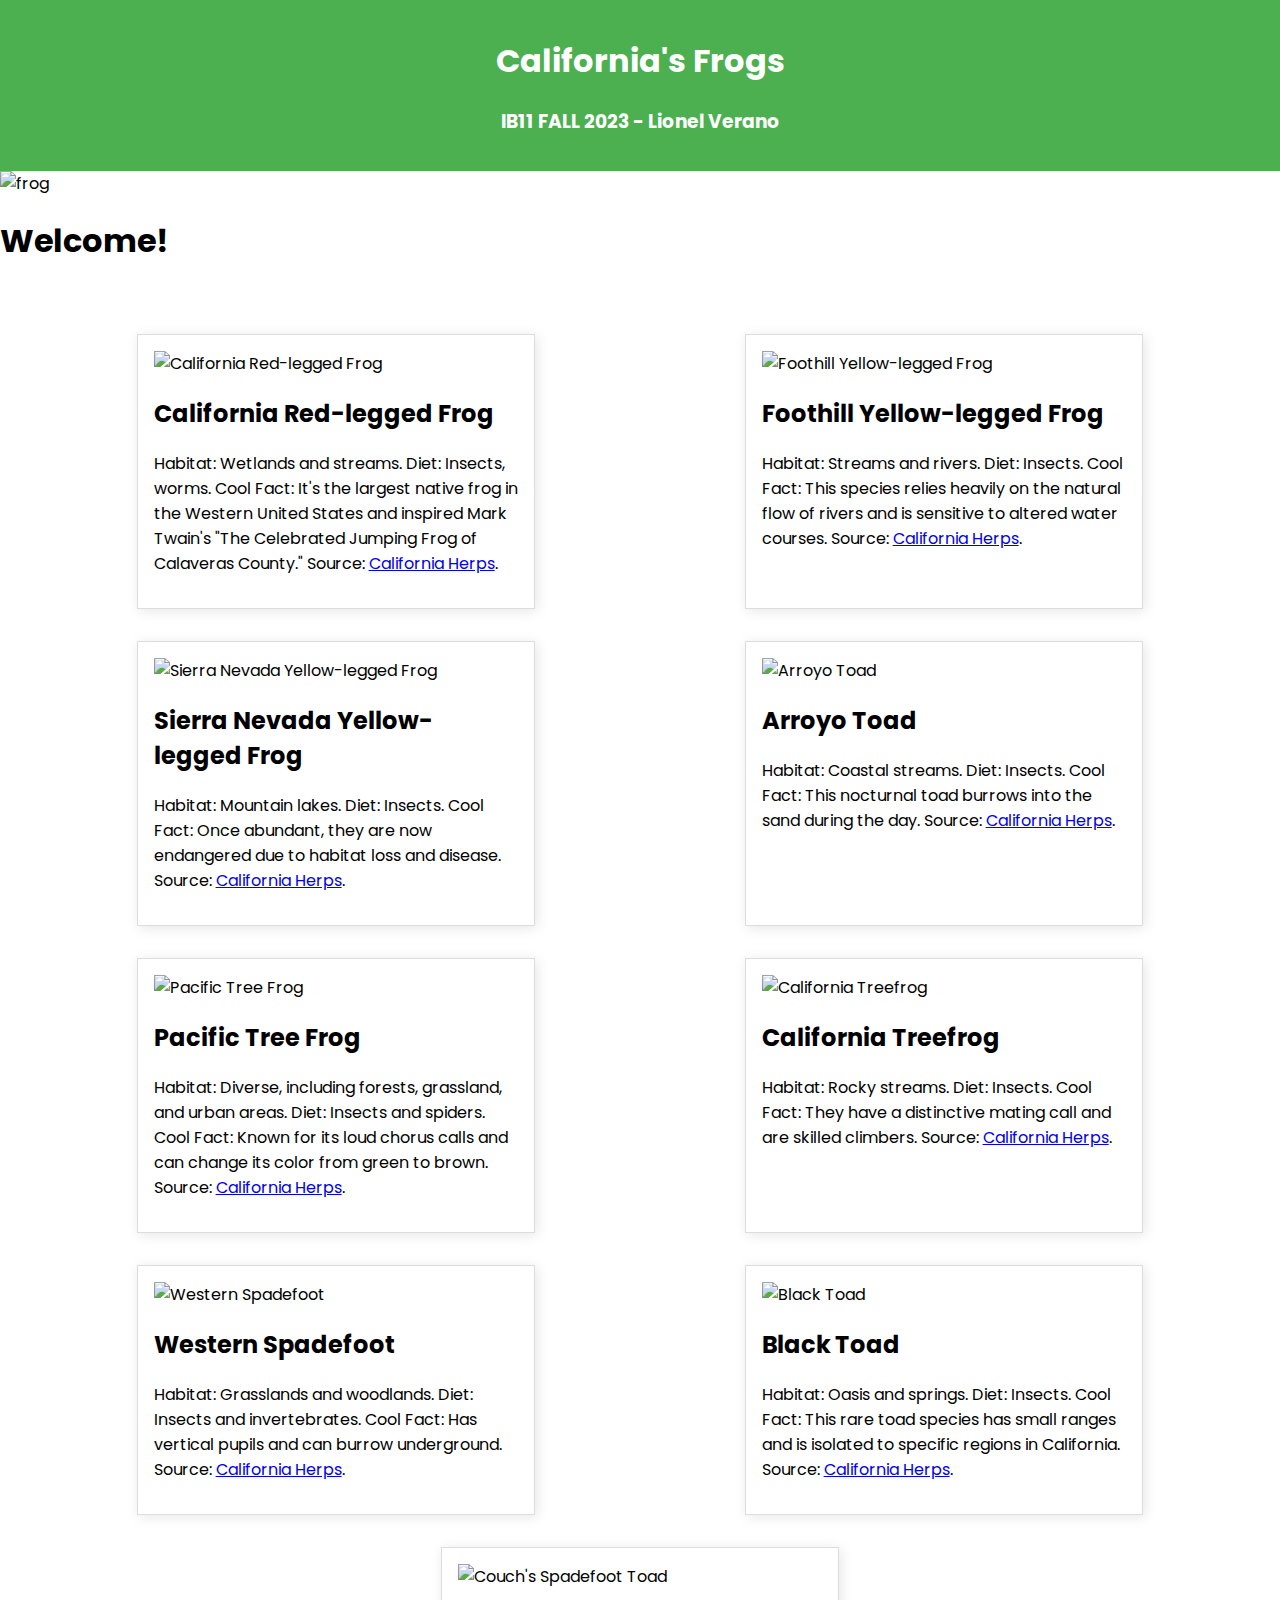
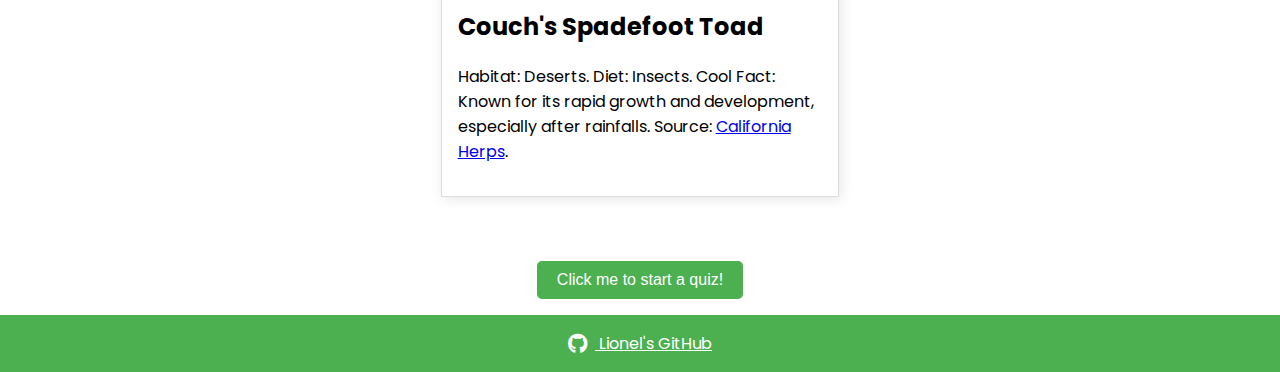
==== index.html @ 60a9cda9 "frogs!!!" ====
<!DOCTYPE html>
<html lang="en">
<head>
    <meta charset="UTF-8">
    <meta name="viewport" content="width=device-width, initial-scale=1.0">
    <title>California's State Symbols</title>
    <link rel="stylesheet" href="styles.css">
    <link href="https://fonts.googleapis.com/css2?family=Poppins:wght@300;400;500;600&display=swap" rel="stylesheet">
    <link rel="stylesheet" href="https://cdnjs.cloudflare.com/ajax/libs/font-awesome/6.0.0-beta3/css/all.min.css">
</head>
<body>
    <header>
        <h1>California's Frogs</h1>
        <h3 class="signature">IB11 FALL 2023 - Lionel Verano</h3>
    </header>

    <!--
        BIBLIOGRAPHY:
        - https://californiaherps.com/identification/frogsid/frogs.id.html
        - https://californiaherps.com/identification/frogsid/frogs.id3.html
        - https://gonefroggin.com/2016/09/26/frogs-toads-california/
        - https://www.snaketracks.com/frogs-in-california/
        - https://www.nps.gov/samo/learn/nature/californiatreefrog.htm
    -->
    <section id="welcome">
        <!-- Welcome blurb for the user -->
        <div class="message">
            <img src="" alt="frog">
            <h1> Welcome! </h1>
        </div>

    </section>
    <section id="symbols">
        <!-- California Frogs Section -->
        
        <!-- Califoria Red-legged Frog-->
        <div class="symbol">
            <img src="https://example.com/path-to-image-california-red-legged-frog.jpg" alt="California Red-legged Frog">
            <h2>California Red-legged Frog</h2>
            <p>Habitat: Wetlands and streams. Diet: Insects, worms. Cool Fact: It's the largest native frog in the Western United States and inspired Mark Twain's "The Celebrated Jumping Frog of Calaveras County." Source: <a href="https://californiaherps.com/frogs/pages/r.dr.html">California Herps</a>.</p>
        </div>
        <!-- Foothill Yellow-legged Frog -->
        <div class="symbol">
            <img src="https://example.com/path-to-image-foothill-yellow-legged-frog.jpg" alt="Foothill Yellow-legged Frog">
            <h2>Foothill Yellow-legged Frog</h2>
            <p>Habitat: Streams and rivers. Diet: Insects. Cool Fact: This species relies heavily on the natural flow of rivers and is sensitive to altered water courses. Source: <a href="https://californiaherps.com/frogs/pages/r.boylii.html">California Herps</a>.</p>
        </div>
        <!-- Sierra Nevada Yelllow-legged Frog -->
        <div class="symbol">
            <img src="https://example.com/path-to-image-sierra-nevada-yellow-legged-frog.jpg" alt="Sierra Nevada Yellow-legged Frog">
            <h2>Sierra Nevada Yellow-legged Frog</h2>
            <p>Habitat: Mountain lakes. Diet: Insects. Cool Fact: Once abundant, they are now endangered due to habitat loss and disease. Source: <a href="https://californiaherps.com/frogs/pages/r.sierrae.html">California Herps</a>.</p>
        </div>
        <!-- Arroyo Toad -->
        <div class="symbol">
            <img src="https://example.com/path-to-image-arroyo-toad.jpg" alt="Arroyo Toad">
            <h2>Arroyo Toad</h2>
            <p>Habitat: Coastal streams. Diet: Insects. Cool Fact: This nocturnal toad burrows into the sand during the day. Source: <a href="https://californiaherps.com/frogs/pages/a.californica.html">California Herps</a>.</p>
        </div>
        <!-- Pacific Tree Frog -->
        <div class="symbol">
            <img src="https://example.com/path-to-image-pacific-tree-frog.jpg" alt="Pacific Tree Frog">
            <h2>Pacific Tree Frog</h2>
            <p>Habitat: Diverse, including forests, grassland, and urban areas. Diet: Insects and spiders. Cool Fact: Known for its loud chorus calls and can change its color from green to brown. Source: <a href="https://californiaherps.com/frogs/pages/p.regilla.html">California Herps</a>.</p>
        </div>

        <!-- California Treefrog -->
        <div class="symbol">
            <img src="https://example.com/path-to-image-california-treefrog.jpg" alt="California Treefrog">
            <h2>California Treefrog</h2>
            <p>Habitat: Rocky streams. Diet: Insects. Cool Fact: They have a distinctive mating call and are skilled climbers. Source: <a href="https://californiaherps.com/frogs/pages/p.hypochondriaca.html">California Herps</a>.</p>
        </div>

        <!-- Western Spadefoot -->
        <div class="symbol">
            <img src="https://example.com/path-to-image-western-spadefoot.jpg" alt="Western Spadefoot">
            <h2>Western Spadefoot</h2>
            <p>Habitat: Grasslands and woodlands. Diet: Insects and invertebrates. Cool Fact: Has vertical pupils and can burrow underground. Source: <a href="https://californiaherps.com/frogs/pages/s.h.boreas.html">California Herps</a>.</p>
        </div>

        <!-- Black Toad -->
        <div class="symbol">
            <img src="https://example.com/path-to-image-black-toad.jpg" alt="Black Toad">
            <h2>Black Toad</h2>
            <p>Habitat: Oasis and springs. Diet: Insects. Cool Fact: This rare toad species has small ranges and is isolated to specific regions in California. Source: <a href="https://californiaherps.com/frogs/pages/a.exsul.html">California Herps</a>.</p>
        </div>

        <!-- Couch's Spadefoot Toad -->
        <div class="symbol">
            <img src="https://example.com/path-to-image-couchs-spadefoot-toad.jpg" alt="Couch's Spadefoot Toad">
            <h2>Couch's Spadefoot Toad</h2>
            <p>Habitat: Deserts. Diet: Insects. Cool Fact: Known for its rapid growth and development, especially after rainfalls. Source: <a href="https://californiaherps.com/frogs/pages/s.couchii.html">California Herps</a>.</p>
        </div>

    </section>

    <section id="start-quiz">
        <p></p>
        <button onclick="window.location.href='quiz.html'">Click me to start a quiz!</button>
        <p></p>
    </section>
    <footer>
        <a href="https://github.com/lionelvlv" target="_blank">
            <i class="fab fa-github"></i> Lionel's GitHub
        </a>
    </footer>
    
    
    <script src="script.js"></script>
</body>
</html>
---- styles.css ----
body {
    font-family: Arial, sans-serif;
    margin: 0;
    padding: 0;
    font-family: 'Poppins', sans-serif;
}

header {
    background-color: #4CAF50;
    color: white;
    text-align: center;
    padding: 1em 0;
}

#symbols {
    display: flex;
    justify-content: space-around;
    flex-wrap: wrap;
    padding: 2em;
}

.symbol {
    width: 30%;
    margin: 1em;
    border: 1px solid #ddd;
    padding: 1em;
    box-shadow: 2px 2px 12px rgba(0, 0, 0, 0.1);
    transition: all 0.3s;
}

.symbol img {
    max-width: 100%;
    height: auto;
}

label {
    display: block;
    margin: 0.5em;
}

button, .back-button {
    padding: 10px 20px;
    background-color: #4CAF50;  
    color: white;               
    border: none;
    border-radius: 5px;        
    text-decoration: none;     
    cursor: pointer;            
    transition: all 0.3s;      
    outline: none;             
}

.symbol:hover {
    transform: scale(1.01);
}

button:hover, .back-button:hover {
    background-color: #45a049;  
    transform: scale(1.05);     
}

#start-quiz {
    text-align: center;
}

footer {
    background-color: #4CAF50;
    color: white;
    text-align: center;
    padding: 1em 0;
}

footer a {
    color: #FFF;
    text-decoration: underline;
}

footer a:hover {
    color: #e0e0e0;
}

/* Button Styles */
button, .back-button, a.back-button {
    display: inline-block;
    padding: 10px 20px;
    background-color: #4CAF50;
    color: white;
    font-size: 16px; /* Adjust the font-size to keep button size consistent */
    border: none;
    border-radius: 5px;
    text-decoration: none;
    cursor: pointer;
    transition: all 0.3s;
    outline: none;
    text-align: center; /* Center the text for the anchor tag button */
}

header, footer {
    background-color: #4CAF50;
    color: white;
    text-align: center;
    padding: 1em 0;
}

footer i.fab.fa-github {
    font-size: 20px; 
    margin-right: 8px;
    vertical-align: middle;
}
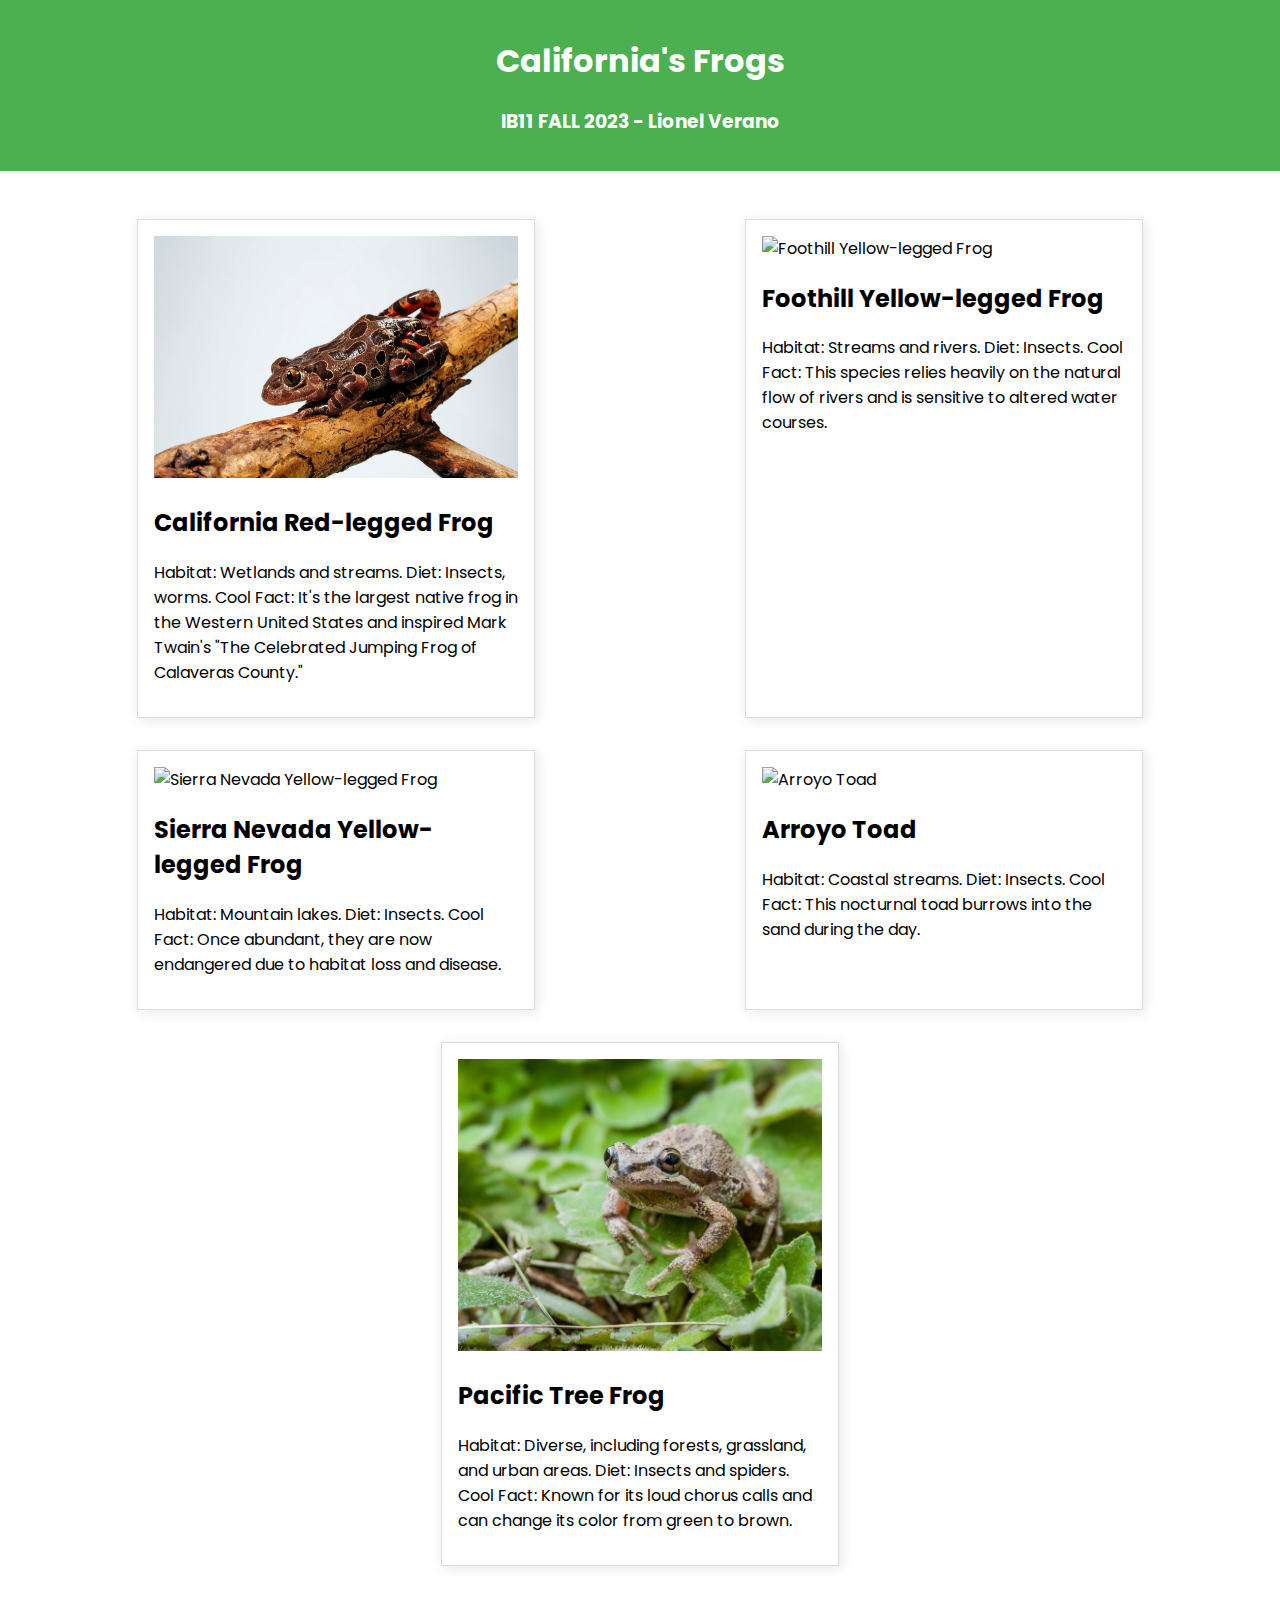
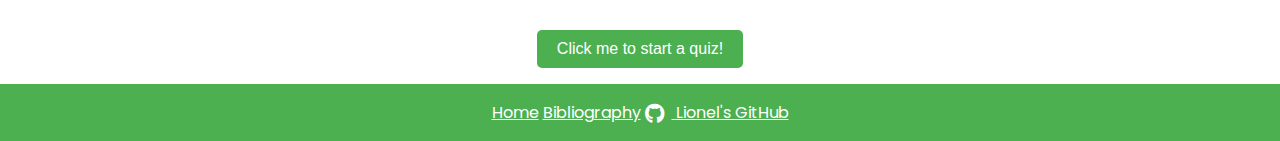
==== commit fd712f27: "updated site to have frogs" ====
--- a/index.html
+++ b/index.html
@@ -22,74 +22,48 @@
         - https://www.snaketracks.com/frogs-in-california/
         - https://www.nps.gov/samo/learn/nature/californiatreefrog.htm
     -->
-    <section id="welcome">
-        <!-- Welcome blurb for the user -->
+
+
+    <!-- Welcome blurb for the user -->
+    <!-- <section id="welcome">
         <div class="message">
             <img src="" alt="frog">
             <h1> Welcome! </h1>
         </div>
+    </section> -->
 
-    </section>
     <section id="symbols">
         <!-- California Frogs Section -->
         
         <!-- Califoria Red-legged Frog-->
         <div class="symbol">
-            <img src="https://example.com/path-to-image-california-red-legged-frog.jpg" alt="California Red-legged Frog">
+            <img src="redleggedfrog.jpeg" alt="California Red-legged Frog">
             <h2>California Red-legged Frog</h2>
-            <p>Habitat: Wetlands and streams. Diet: Insects, worms. Cool Fact: It's the largest native frog in the Western United States and inspired Mark Twain's "The Celebrated Jumping Frog of Calaveras County." Source: <a href="https://californiaherps.com/frogs/pages/r.dr.html">California Herps</a>.</p>
+            <p>Habitat: Wetlands and streams. Diet: Insects, worms. Cool Fact: It's the largest native frog in the Western United States and inspired Mark Twain's "The Celebrated Jumping Frog of Calaveras County."
         </div>
         <!-- Foothill Yellow-legged Frog -->
         <div class="symbol">
-            <img src="https://example.com/path-to-image-foothill-yellow-legged-frog.jpg" alt="Foothill Yellow-legged Frog">
+            <img src="foothillyellowleggedfrog.jpeg" alt="Foothill Yellow-legged Frog">
             <h2>Foothill Yellow-legged Frog</h2>
-            <p>Habitat: Streams and rivers. Diet: Insects. Cool Fact: This species relies heavily on the natural flow of rivers and is sensitive to altered water courses. Source: <a href="https://californiaherps.com/frogs/pages/r.boylii.html">California Herps</a>.</p>
+            <p>Habitat: Streams and rivers. Diet: Insects. Cool Fact: This species relies heavily on the natural flow of rivers and is sensitive to altered water courses.
         </div>
         <!-- Sierra Nevada Yelllow-legged Frog -->
         <div class="symbol">
-            <img src="https://example.com/path-to-image-sierra-nevada-yellow-legged-frog.jpg" alt="Sierra Nevada Yellow-legged Frog">
+            <img src="sierranevadayellowlegged.jpeg" alt="Sierra Nevada Yellow-legged Frog">
             <h2>Sierra Nevada Yellow-legged Frog</h2>
-            <p>Habitat: Mountain lakes. Diet: Insects. Cool Fact: Once abundant, they are now endangered due to habitat loss and disease. Source: <a href="https://californiaherps.com/frogs/pages/r.sierrae.html">California Herps</a>.</p>
+            <p>Habitat: Mountain lakes. Diet: Insects. Cool Fact: Once abundant, they are now endangered due to habitat loss and disease.
         </div>
         <!-- Arroyo Toad -->
         <div class="symbol">
-            <img src="https://example.com/path-to-image-arroyo-toad.jpg" alt="Arroyo Toad">
+            <img src="arroyotoad.jpeg" alt="Arroyo Toad">
             <h2>Arroyo Toad</h2>
-            <p>Habitat: Coastal streams. Diet: Insects. Cool Fact: This nocturnal toad burrows into the sand during the day. Source: <a href="https://californiaherps.com/frogs/pages/a.californica.html">California Herps</a>.</p>
+            <p>Habitat: Coastal streams. Diet: Insects. Cool Fact: This nocturnal toad burrows into the sand during the day.
         </div>
         <!-- Pacific Tree Frog -->
         <div class="symbol">
-            <img src="https://example.com/path-to-image-pacific-tree-frog.jpg" alt="Pacific Tree Frog">
+            <img src="pacifictreefrog.jpeg" alt="Pacific Tree Frog">
             <h2>Pacific Tree Frog</h2>
-            <p>Habitat: Diverse, including forests, grassland, and urban areas. Diet: Insects and spiders. Cool Fact: Known for its loud chorus calls and can change its color from green to brown. Source: <a href="https://californiaherps.com/frogs/pages/p.regilla.html">California Herps</a>.</p>
-        </div>
-
-        <!-- California Treefrog -->
-        <div class="symbol">
-            <img src="https://example.com/path-to-image-california-treefrog.jpg" alt="California Treefrog">
-            <h2>California Treefrog</h2>
-            <p>Habitat: Rocky streams. Diet: Insects. Cool Fact: They have a distinctive mating call and are skilled climbers. Source: <a href="https://californiaherps.com/frogs/pages/p.hypochondriaca.html">California Herps</a>.</p>
-        </div>
-
-        <!-- Western Spadefoot -->
-        <div class="symbol">
-            <img src="https://example.com/path-to-image-western-spadefoot.jpg" alt="Western Spadefoot">
-            <h2>Western Spadefoot</h2>
-            <p>Habitat: Grasslands and woodlands. Diet: Insects and invertebrates. Cool Fact: Has vertical pupils and can burrow underground. Source: <a href="https://californiaherps.com/frogs/pages/s.h.boreas.html">California Herps</a>.</p>
-        </div>
-
-        <!-- Black Toad -->
-        <div class="symbol">
-            <img src="https://example.com/path-to-image-black-toad.jpg" alt="Black Toad">
-            <h2>Black Toad</h2>
-            <p>Habitat: Oasis and springs. Diet: Insects. Cool Fact: This rare toad species has small ranges and is isolated to specific regions in California. Source: <a href="https://californiaherps.com/frogs/pages/a.exsul.html">California Herps</a>.</p>
-        </div>
-
-        <!-- Couch's Spadefoot Toad -->
-        <div class="symbol">
-            <img src="https://example.com/path-to-image-couchs-spadefoot-toad.jpg" alt="Couch's Spadefoot Toad">
-            <h2>Couch's Spadefoot Toad</h2>
-            <p>Habitat: Deserts. Diet: Insects. Cool Fact: Known for its rapid growth and development, especially after rainfalls. Source: <a href="https://californiaherps.com/frogs/pages/s.couchii.html">California Herps</a>.</p>
+            <p>Habitat: Diverse, including forests, grassland, and urban areas. Diet: Insects and spiders. Cool Fact: Known for its loud chorus calls and can change its color from green to brown.
         </div>
 
     </section>
@@ -100,12 +74,15 @@
         <p></p>
     </section>
     <footer>
+        <a href="index.html">Home</a>
+        <a href="bibliography.html">Bibliography</a>
         <a href="https://github.com/lionelvlv" target="_blank">
             <i class="fab fa-github"></i> Lionel's GitHub
         </a>
     </footer>
     
     
+    
     <script src="script.js"></script>
 </body>
 </html>
--- a/styles.css
+++ b/styles.css
@@ -6,6 +6,13 @@
 }
 
 header {
+    background-color: #4CAF50;
+    color: white;
+    text-align: center;
+    padding: 1em 0;
+}
+
+#welcome {
     background-color: #4CAF50;
     color: white;
     text-align: center;
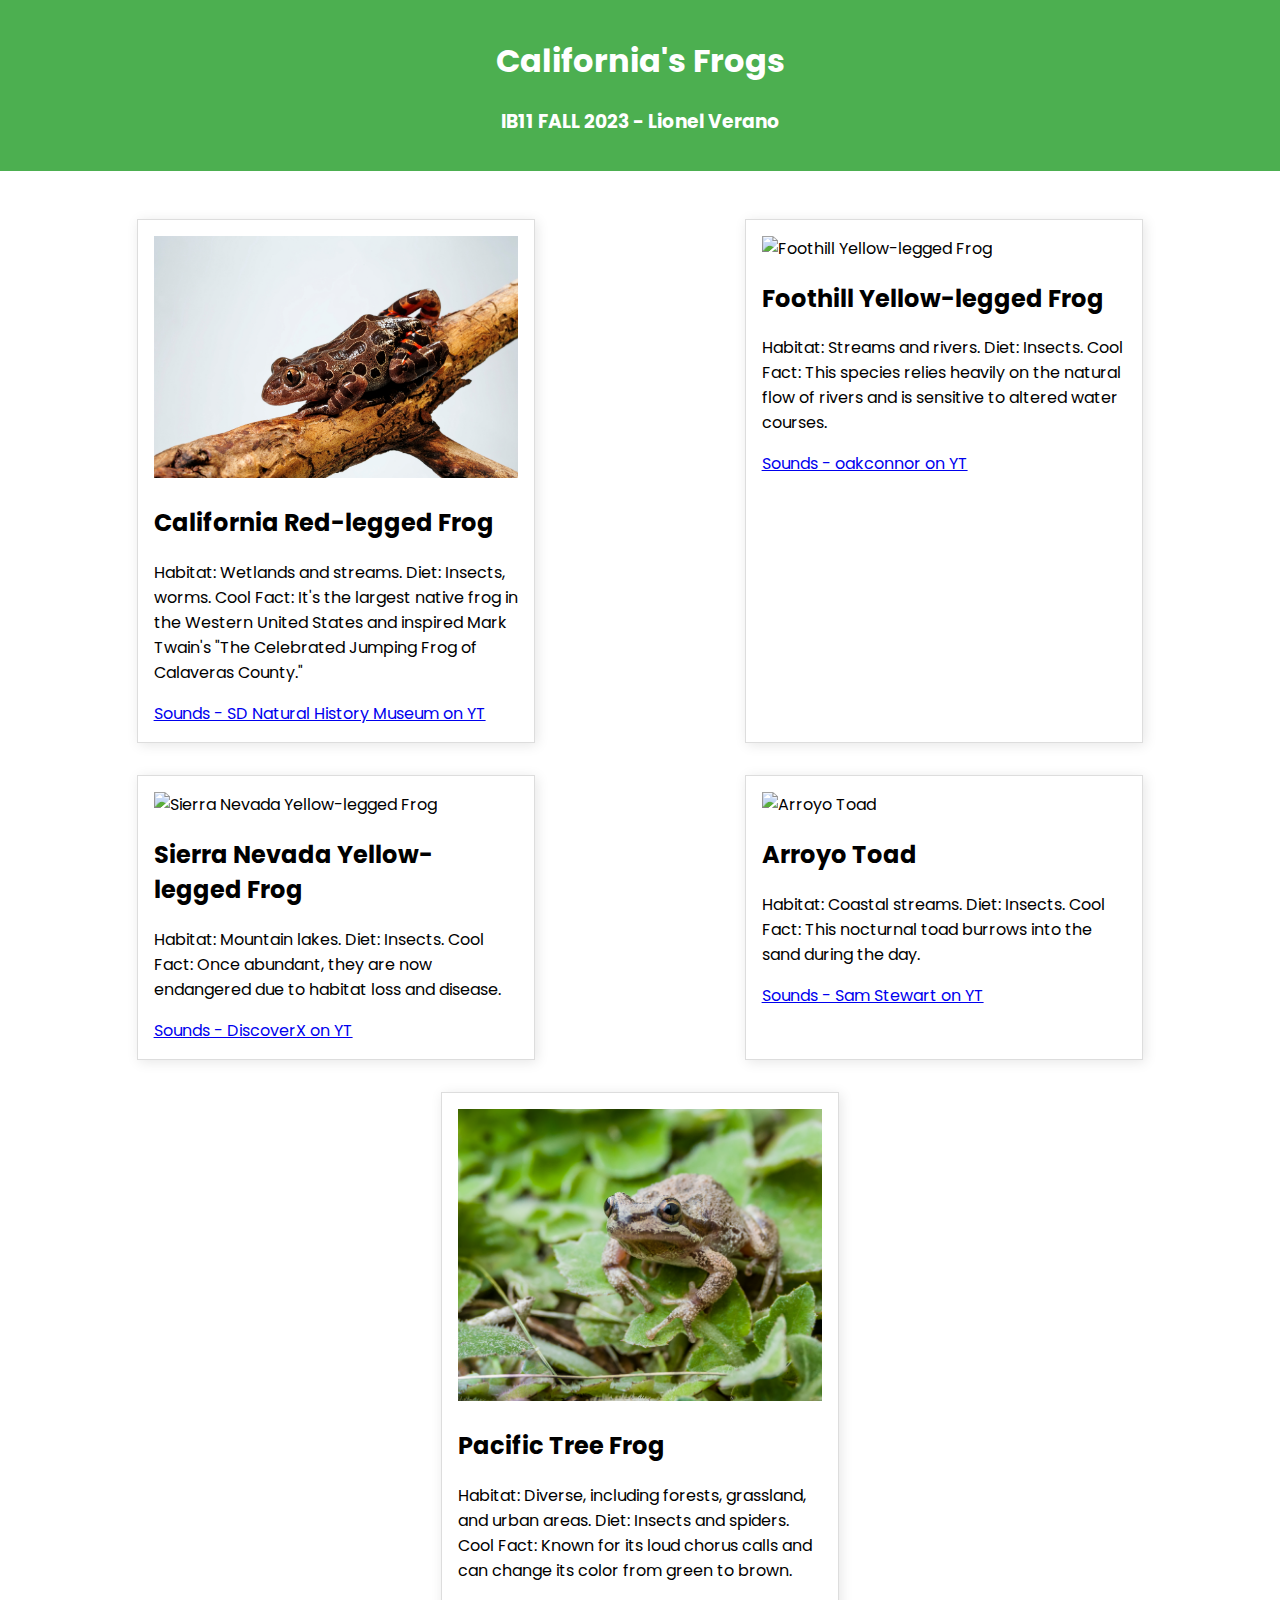
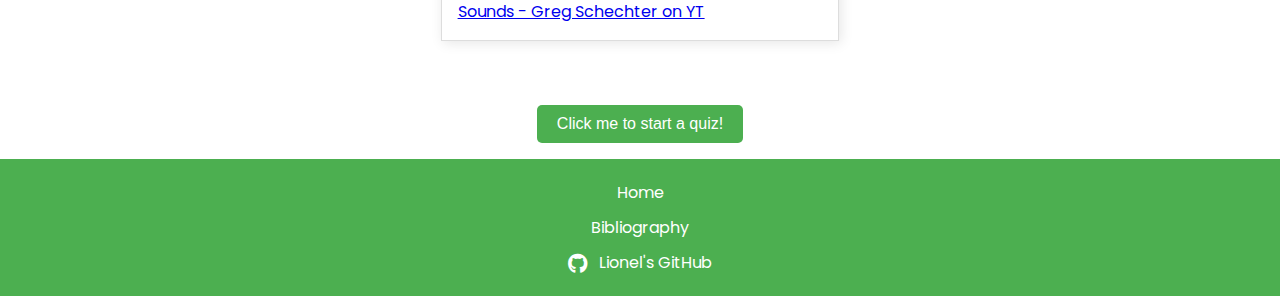
==== commit 133debb0: "updated quiz" ====
--- a/index.html
+++ b/index.html
@@ -14,24 +14,6 @@
         <h3 class="signature">IB11 FALL 2023 - Lionel Verano</h3>
     </header>
 
-    <!--
-        BIBLIOGRAPHY:
-        - https://californiaherps.com/identification/frogsid/frogs.id.html
-        - https://californiaherps.com/identification/frogsid/frogs.id3.html
-        - https://gonefroggin.com/2016/09/26/frogs-toads-california/
-        - https://www.snaketracks.com/frogs-in-california/
-        - https://www.nps.gov/samo/learn/nature/californiatreefrog.htm
-    -->
-
-
-    <!-- Welcome blurb for the user -->
-    <!-- <section id="welcome">
-        <div class="message">
-            <img src="" alt="frog">
-            <h1> Welcome! </h1>
-        </div>
-    </section> -->
-
     <section id="symbols">
         <!-- California Frogs Section -->
         
@@ -40,30 +22,44 @@
             <img src="redleggedfrog.jpeg" alt="California Red-legged Frog">
             <h2>California Red-legged Frog</h2>
             <p>Habitat: Wetlands and streams. Diet: Insects, worms. Cool Fact: It's the largest native frog in the Western United States and inspired Mark Twain's "The Celebrated Jumping Frog of Calaveras County."
+            </p>
+            <a href="https://youtu.be/5dg-WECCspM?si=pAPqr9pbhVqLfrp0"> Sounds - 
+                SD Natural History Museum on YT</a>
         </div>
         <!-- Foothill Yellow-legged Frog -->
         <div class="symbol">
             <img src="foothillyellowleggedfrog.jpeg" alt="Foothill Yellow-legged Frog">
             <h2>Foothill Yellow-legged Frog</h2>
             <p>Habitat: Streams and rivers. Diet: Insects. Cool Fact: This species relies heavily on the natural flow of rivers and is sensitive to altered water courses.
+            </p>
+            <a href="https://www.youtube.com/results?search_query=Foothill+Yellow-legged+Frog+noises"> Sounds - 
+                oakconnor on YT</a>
         </div>
         <!-- Sierra Nevada Yelllow-legged Frog -->
         <div class="symbol">
             <img src="sierranevadayellowlegged.jpeg" alt="Sierra Nevada Yellow-legged Frog">
             <h2>Sierra Nevada Yellow-legged Frog</h2>
-            <p>Habitat: Mountain lakes. Diet: Insects. Cool Fact: Once abundant, they are now endangered due to habitat loss and disease.
+            <p>Habitat: Mountain lakes. Diet: Insects. Cool Fact: Once abundant, they are now endangered due to habitat loss and disease. </p>
+            <a href="https://www.youtube.com/watch?v=Yuw7PHcpuzE"> Sounds - 
+                DiscoverX on YT</a>
         </div>
         <!-- Arroyo Toad -->
         <div class="symbol">
             <img src="arroyotoad.jpeg" alt="Arroyo Toad">
             <h2>Arroyo Toad</h2>
-            <p>Habitat: Coastal streams. Diet: Insects. Cool Fact: This nocturnal toad burrows into the sand during the day.
+            <p>Habitat: Coastal streams. Diet: Insects. Cool Fact: This nocturnal toad burrows into the sand during the day. 
+            </p>
+            <a href="https://www.youtube.com/watch?v=tmtRDy2k0Mw"> Sounds - 
+                Sam Stewart on YT</a>
         </div>
         <!-- Pacific Tree Frog -->
         <div class="symbol">
             <img src="pacifictreefrog.jpeg" alt="Pacific Tree Frog">
             <h2>Pacific Tree Frog</h2>
             <p>Habitat: Diverse, including forests, grassland, and urban areas. Diet: Insects and spiders. Cool Fact: Known for its loud chorus calls and can change its color from green to brown.
+            </p>
+            <a href="https://www.youtube.com/watch?v=PKCyg5zE82A"> Sounds - 
+                Greg Schechter on YT</a>
         </div>
 
     </section>
--- a/styles.css
+++ b/styles.css
@@ -12,12 +12,12 @@
     padding: 1em 0;
 }
 
-#welcome {
-    background-color: #4CAF50;
+/* #welcome {
+    background-color: #0e3b10;
     color: white;
     text-align: center;
     padding: 1em 0;
-}
+} */
 
 #symbols {
     display: flex;
@@ -115,3 +115,19 @@
     vertical-align: middle;
 }
 
+footer a {
+    display: block; /* Make each link a block element */
+    text-align: center; /* Center-align the text */
+    padding: 5px; /* Add some padding for better spacing */
+    text-decoration: none; /* Optional: to remove underline from links */
+    color: white; /* Set the text color */
+}
+
+footer a:hover {
+    text-decoration: underline; /* Optional: underline on hover */
+}
+
+#BIBLIOGRAPHY h2 {
+    text-align: center;
+}
+
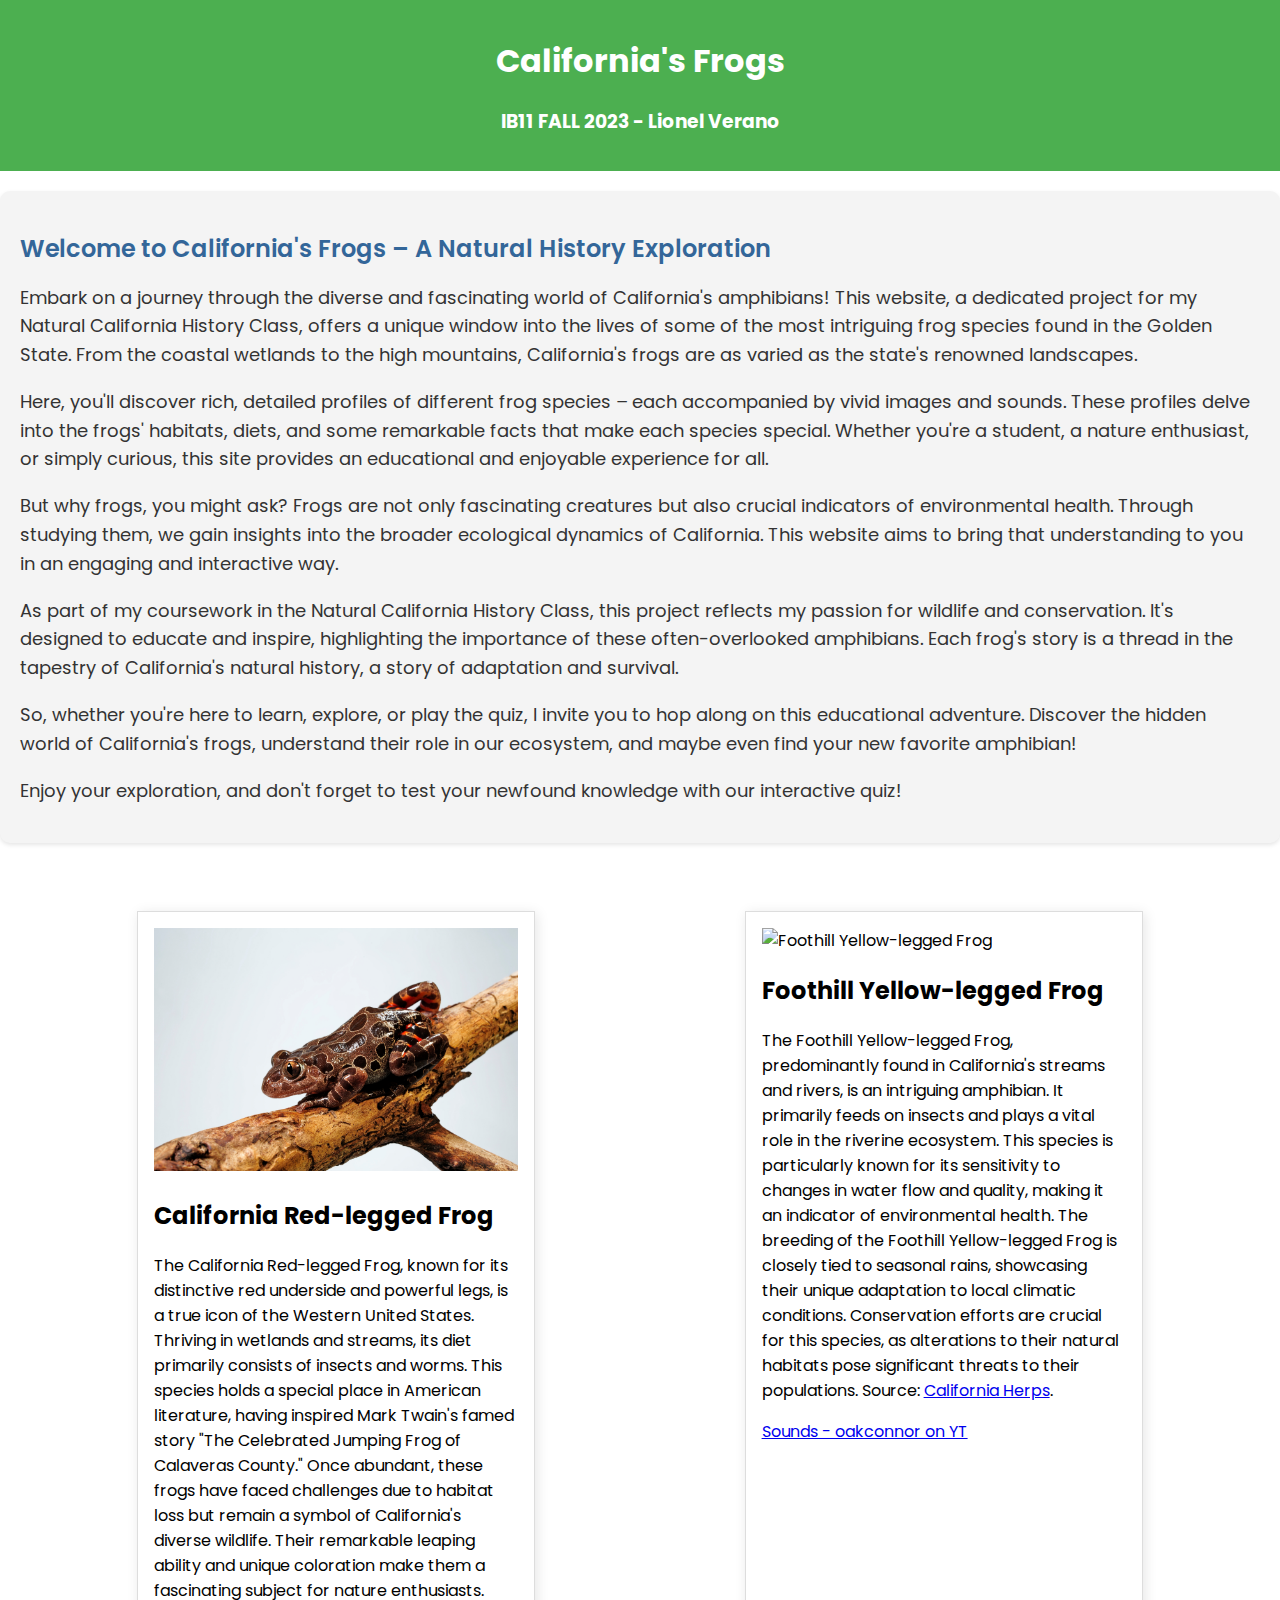
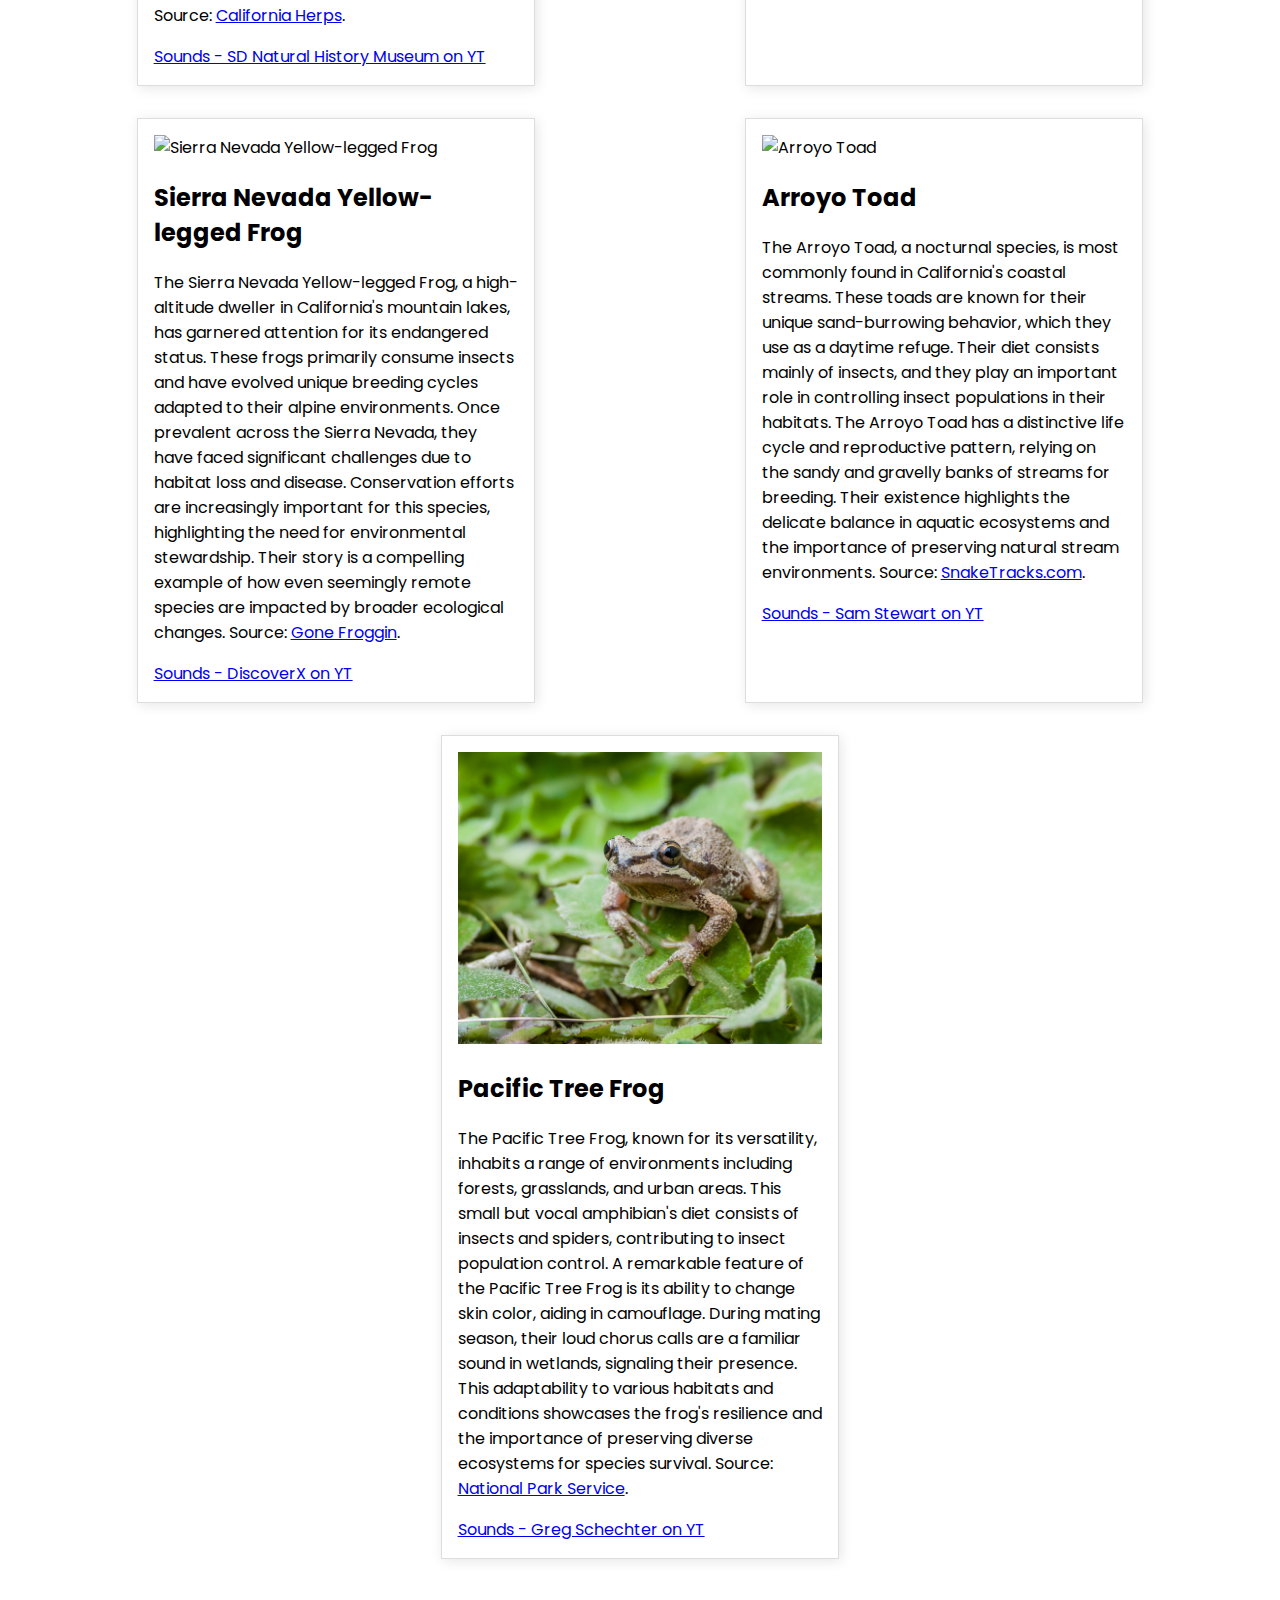
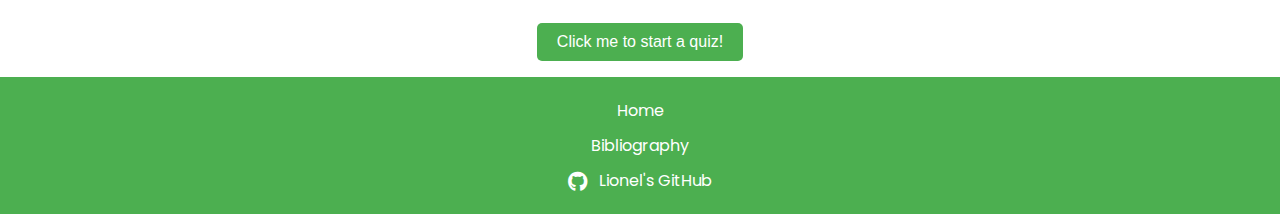
==== commit fd549e36: "created introduction section, and populated homepage with more information" ====
--- a/index.html
+++ b/index.html
@@ -13,7 +13,28 @@
         <h1>California's Frogs</h1>
         <h3 class="signature">IB11 FALL 2023 - Lionel Verano</h3>
     </header>
-
+    <section id="introduction">
+        <h2>Welcome to California's Frogs – A Natural History Exploration</h2>
+        <p>
+            Embark on a journey through the diverse and fascinating world of California's amphibians! This website, a dedicated project for my Natural California History Class, offers a unique window into the lives of some of the most intriguing frog species found in the Golden State. From the coastal wetlands to the high mountains, California's frogs are as varied as the state's renowned landscapes.
+        </p>
+        <p>
+            Here, you'll discover rich, detailed profiles of different frog species – each accompanied by vivid images and sounds. These profiles delve into the frogs' habitats, diets, and some remarkable facts that make each species special. Whether you're a student, a nature enthusiast, or simply curious, this site provides an educational and enjoyable experience for all.
+        </p>
+        <p>
+            But why frogs, you might ask? Frogs are not only fascinating creatures but also crucial indicators of environmental health. Through studying them, we gain insights into the broader ecological dynamics of California. This website aims to bring that understanding to you in an engaging and interactive way. 
+        </p>
+        <p>
+            As part of my coursework in the Natural California History Class, this project reflects my passion for wildlife and conservation. It's designed to educate and inspire, highlighting the importance of these often-overlooked amphibians. Each frog's story is a thread in the tapestry of California's natural history, a story of adaptation and survival.
+        </p>
+        <p>
+            So, whether you're here to learn, explore, or play the quiz, I invite you to hop along on this educational adventure. Discover the hidden world of California's frogs, understand their role in our ecosystem, and maybe even find your new favorite amphibian!
+        </p>
+        <p>
+            Enjoy your exploration, and don't forget to test your newfound knowledge with our interactive quiz!
+        </p>
+    </section>
+    
     <section id="symbols">
         <!-- California Frogs Section -->
         
@@ -21,8 +42,7 @@
         <div class="symbol">
             <img src="redleggedfrog.jpeg" alt="California Red-legged Frog">
             <h2>California Red-legged Frog</h2>
-            <p>Habitat: Wetlands and streams. Diet: Insects, worms. Cool Fact: It's the largest native frog in the Western United States and inspired Mark Twain's "The Celebrated Jumping Frog of Calaveras County."
-            </p>
+            <p>The California Red-legged Frog, known for its distinctive red underside and powerful legs, is a true icon of the Western United States. Thriving in wetlands and streams, its diet primarily consists of insects and worms. This species holds a special place in American literature, having inspired Mark Twain's famed story "The Celebrated Jumping Frog of Calaveras County." Once abundant, these frogs have faced challenges due to habitat loss but remain a symbol of California's diverse wildlife. Their remarkable leaping ability and unique coloration make them a fascinating subject for nature enthusiasts. Source: <a href="https://californiaherps.com/identification/frogsid/frogs.id.html">California Herps</a>.</p>            
             <a href="https://youtu.be/5dg-WECCspM?si=pAPqr9pbhVqLfrp0"> Sounds - 
                 SD Natural History Museum on YT</a>
         </div>
@@ -30,8 +50,7 @@
         <div class="symbol">
             <img src="foothillyellowleggedfrog.jpeg" alt="Foothill Yellow-legged Frog">
             <h2>Foothill Yellow-legged Frog</h2>
-            <p>Habitat: Streams and rivers. Diet: Insects. Cool Fact: This species relies heavily on the natural flow of rivers and is sensitive to altered water courses.
-            </p>
+            <p>The Foothill Yellow-legged Frog, predominantly found in California's streams and rivers, is an intriguing amphibian. It primarily feeds on insects and plays a vital role in the riverine ecosystem. This species is particularly known for its sensitivity to changes in water flow and quality, making it an indicator of environmental health. The breeding of the Foothill Yellow-legged Frog is closely tied to seasonal rains, showcasing their unique adaptation to local climatic conditions. Conservation efforts are crucial for this species, as alterations to their natural habitats pose significant threats to their populations. Source: <a href="https://californiaherps.com/identification/frogsid/frogs.id3.html">California Herps</a>.</p>
             <a href="https://www.youtube.com/results?search_query=Foothill+Yellow-legged+Frog+noises"> Sounds - 
                 oakconnor on YT</a>
         </div>
@@ -39,16 +58,14 @@
         <div class="symbol">
             <img src="sierranevadayellowlegged.jpeg" alt="Sierra Nevada Yellow-legged Frog">
             <h2>Sierra Nevada Yellow-legged Frog</h2>
-            <p>Habitat: Mountain lakes. Diet: Insects. Cool Fact: Once abundant, they are now endangered due to habitat loss and disease. </p>
-            <a href="https://www.youtube.com/watch?v=Yuw7PHcpuzE"> Sounds - 
+            <p>The Sierra Nevada Yellow-legged Frog, a high-altitude dweller in California's mountain lakes, has garnered attention for its endangered status. These frogs primarily consume insects and have evolved unique breeding cycles adapted to their alpine environments. Once prevalent across the Sierra Nevada, they have faced significant challenges due to habitat loss and disease. Conservation efforts are increasingly important for this species, highlighting the need for environmental stewardship. Their story is a compelling example of how even seemingly remote species are impacted by broader ecological changes. Source: <a href="https://gonefroggin.com/2016/09/26/frogs-toads-california">Gone Froggin</a>.</p>            <a href="https://www.youtube.com/watch?v=Yuw7PHcpuzE"> Sounds - 
                 DiscoverX on YT</a>
         </div>
         <!-- Arroyo Toad -->
         <div class="symbol">
             <img src="arroyotoad.jpeg" alt="Arroyo Toad">
             <h2>Arroyo Toad</h2>
-            <p>Habitat: Coastal streams. Diet: Insects. Cool Fact: This nocturnal toad burrows into the sand during the day. 
-            </p>
+            <p>The Arroyo Toad, a nocturnal species, is most commonly found in California's coastal streams. These toads are known for their unique sand-burrowing behavior, which they use as a daytime refuge. Their diet consists mainly of insects, and they play an important role in controlling insect populations in their habitats. The Arroyo Toad has a distinctive life cycle and reproductive pattern, relying on the sandy and gravelly banks of streams for breeding. Their existence highlights the delicate balance in aquatic ecosystems and the importance of preserving natural stream environments. Source: <a href="https://snaketracks.com/frogs-in-california">SnakeTracks.com</a>.</p>
             <a href="https://www.youtube.com/watch?v=tmtRDy2k0Mw"> Sounds - 
                 Sam Stewart on YT</a>
         </div>
@@ -56,8 +73,7 @@
         <div class="symbol">
             <img src="pacifictreefrog.jpeg" alt="Pacific Tree Frog">
             <h2>Pacific Tree Frog</h2>
-            <p>Habitat: Diverse, including forests, grassland, and urban areas. Diet: Insects and spiders. Cool Fact: Known for its loud chorus calls and can change its color from green to brown.
-            </p>
+            <p>The Pacific Tree Frog, known for its versatility, inhabits a range of environments including forests, grasslands, and urban areas. This small but vocal amphibian's diet consists of insects and spiders, contributing to insect population control. A remarkable feature of the Pacific Tree Frog is its ability to change skin color, aiding in camouflage. During mating season, their loud chorus calls are a familiar sound in wetlands, signaling their presence. This adaptability to various habitats and conditions showcases the frog's resilience and the importance of preserving diverse ecosystems for species survival. Source: <a href="https://www.nps.gov/samo/learn/nature/californiatreefrog.htm">National Park Service</a>.</p>
             <a href="https://www.youtube.com/watch?v=PKCyg5zE82A"> Sounds - 
                 Greg Schechter on YT</a>
         </div>
--- a/styles.css
+++ b/styles.css
@@ -131,3 +131,24 @@
     text-align: center;
 }
 
+#introduction {
+    background-color: #f4f4f4; /* Light gray background */
+    padding: 20px;
+    margin: 20px 0;
+    border-radius: 10px;
+    box-shadow: 0 2px 4px rgba(0, 0, 0, 0.1);
+}
+
+#introduction h2 {
+    color: #336699; /* Dark blue */
+    font-weight: 600;
+    margin-bottom: 15px;
+}
+
+#introduction p {
+    font-size: 18px;
+    line-height: 1.6;
+    color: #333333; /* Dark text for readability */
+}
+
+
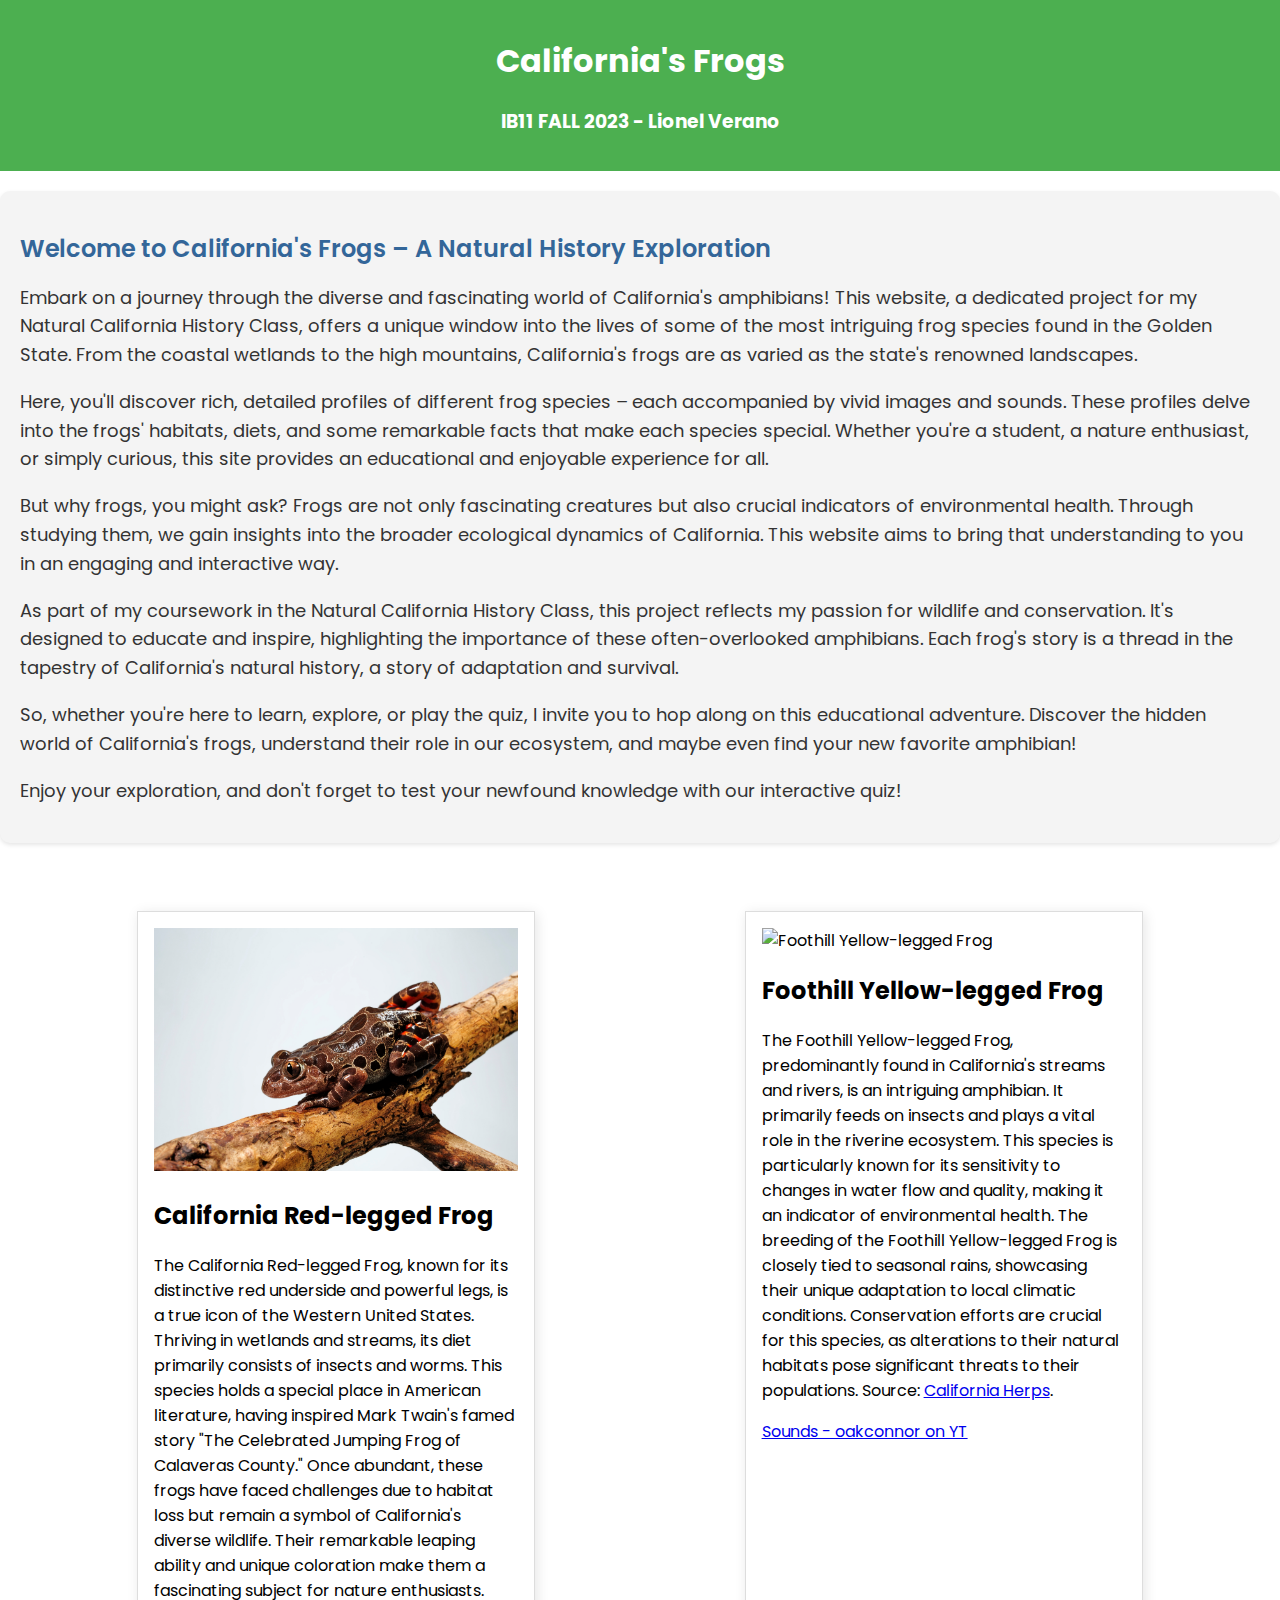
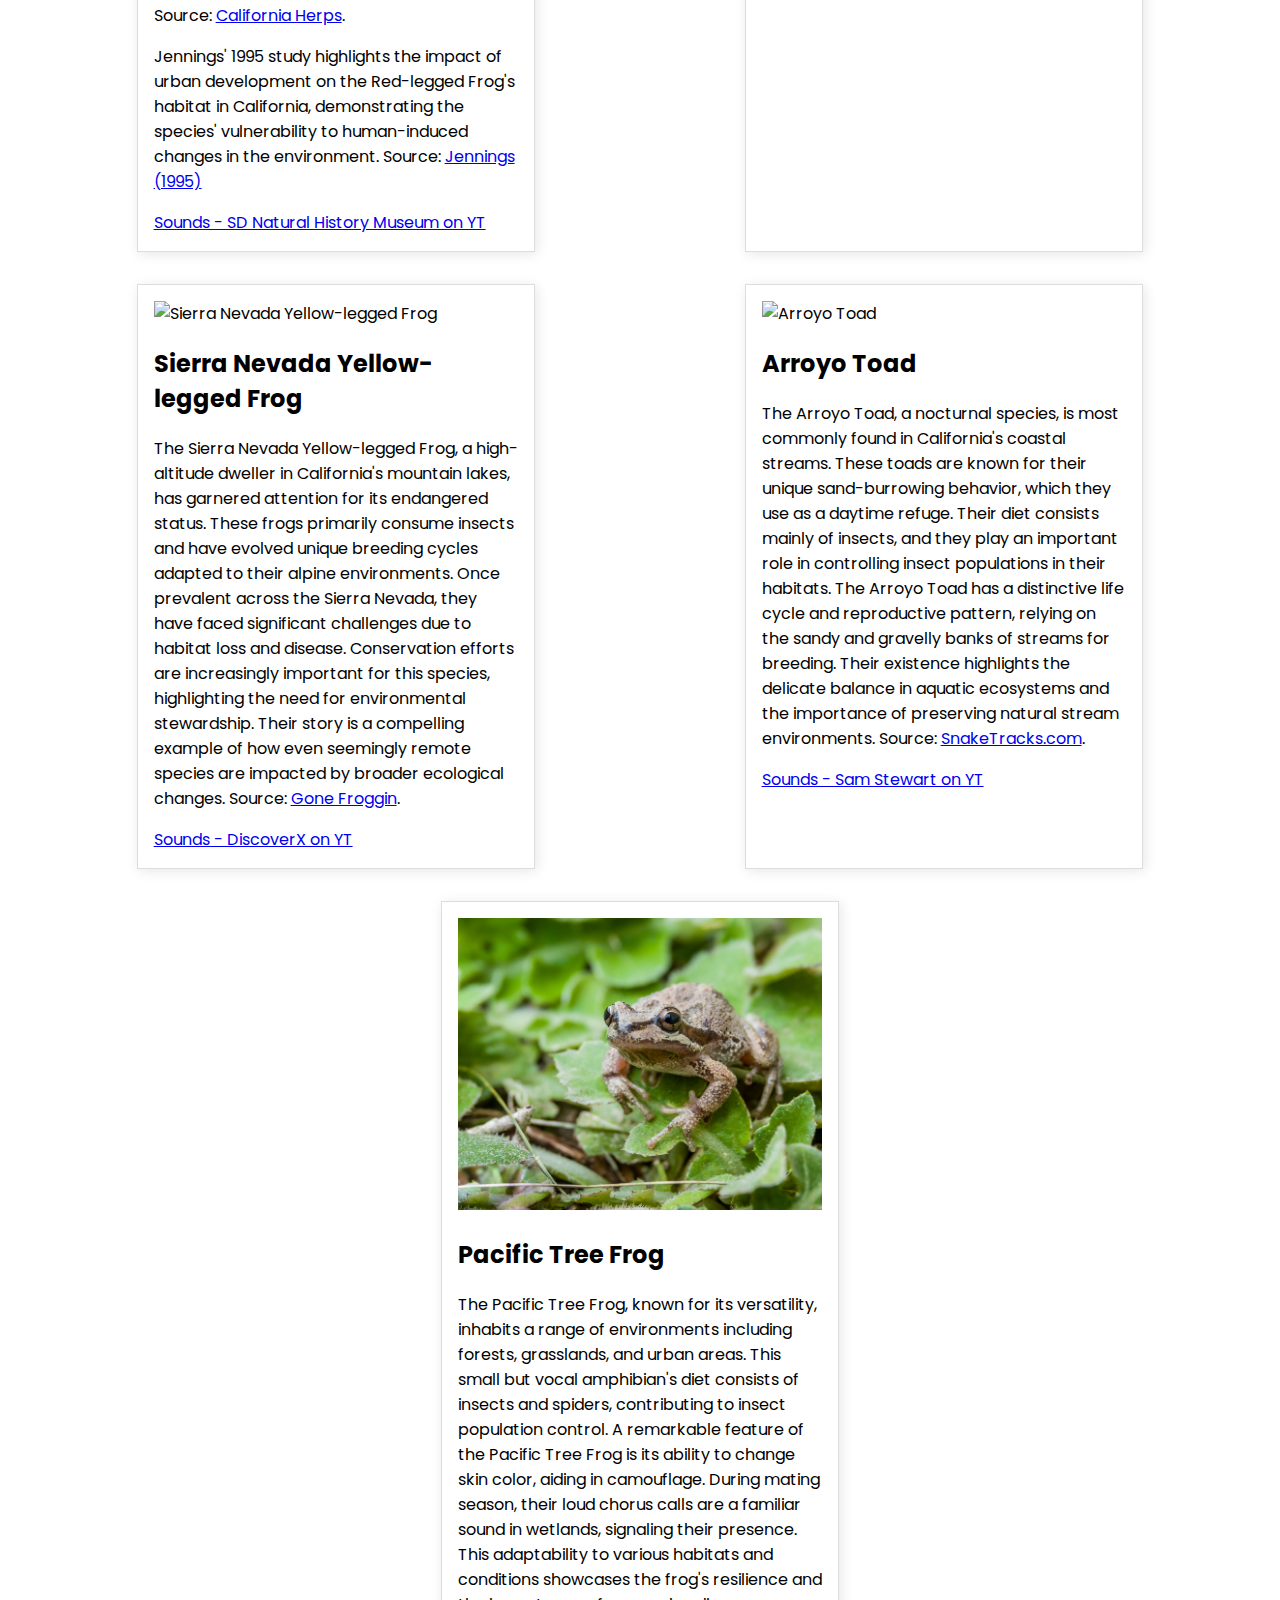
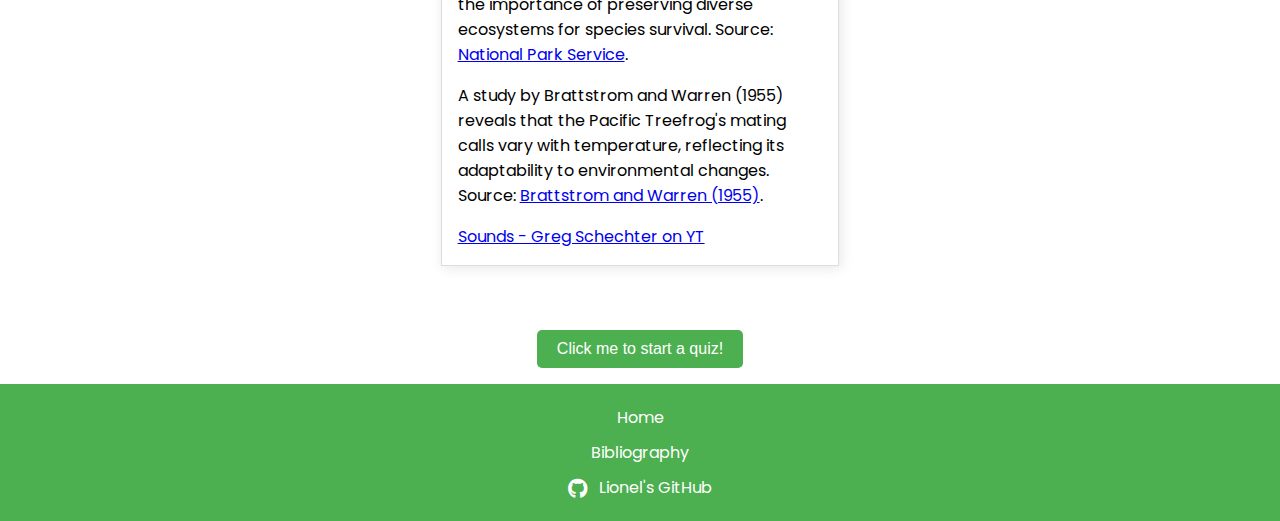
==== commit 4f97c30d: "updated bilioggrapht and index page" ====
--- a/index.html
+++ b/index.html
@@ -34,7 +34,7 @@
             Enjoy your exploration, and don't forget to test your newfound knowledge with our interactive quiz!
         </p>
     </section>
-    
+
     <section id="symbols">
         <!-- California Frogs Section -->
         
@@ -42,7 +42,9 @@
         <div class="symbol">
             <img src="redleggedfrog.jpeg" alt="California Red-legged Frog">
             <h2>California Red-legged Frog</h2>
-            <p>The California Red-legged Frog, known for its distinctive red underside and powerful legs, is a true icon of the Western United States. Thriving in wetlands and streams, its diet primarily consists of insects and worms. This species holds a special place in American literature, having inspired Mark Twain's famed story "The Celebrated Jumping Frog of Calaveras County." Once abundant, these frogs have faced challenges due to habitat loss but remain a symbol of California's diverse wildlife. Their remarkable leaping ability and unique coloration make them a fascinating subject for nature enthusiasts. Source: <a href="https://californiaherps.com/identification/frogsid/frogs.id.html">California Herps</a>.</p>            
+            <p>The California Red-legged Frog, known for its distinctive red underside and powerful legs, is a true icon of the Western United States. Thriving in wetlands and streams, its diet primarily consists of insects and worms. This species holds a special place in American literature, having inspired Mark Twain's famed story "The Celebrated Jumping Frog of Calaveras County." Once abundant, these frogs have faced challenges due to habitat loss but remain a symbol of California's diverse wildlife. Their remarkable leaping ability and unique coloration make them a fascinating subject for nature enthusiasts. Source: <a href="https://californiaherps.com/frogs/pages/r.draytonii.html">California Herps</a>.</p>            
+            <p> Jennings' 1995 study highlights the impact of urban development on the Red-legged Frog's habitat in California, demonstrating the species' vulnerability to human-induced changes in the environment. 
+                Source: <a href="your-jennings-article-link">Jennings (1995)</a> </p>
             <a href="https://youtu.be/5dg-WECCspM?si=pAPqr9pbhVqLfrp0"> Sounds - 
                 SD Natural History Museum on YT</a>
         </div>
@@ -50,7 +52,7 @@
         <div class="symbol">
             <img src="foothillyellowleggedfrog.jpeg" alt="Foothill Yellow-legged Frog">
             <h2>Foothill Yellow-legged Frog</h2>
-            <p>The Foothill Yellow-legged Frog, predominantly found in California's streams and rivers, is an intriguing amphibian. It primarily feeds on insects and plays a vital role in the riverine ecosystem. This species is particularly known for its sensitivity to changes in water flow and quality, making it an indicator of environmental health. The breeding of the Foothill Yellow-legged Frog is closely tied to seasonal rains, showcasing their unique adaptation to local climatic conditions. Conservation efforts are crucial for this species, as alterations to their natural habitats pose significant threats to their populations. Source: <a href="https://californiaherps.com/identification/frogsid/frogs.id3.html">California Herps</a>.</p>
+            <p>The Foothill Yellow-legged Frog, predominantly found in California's streams and rivers, is an intriguing amphibian. It primarily feeds on insects and plays a vital role in the riverine ecosystem. This species is particularly known for its sensitivity to changes in water flow and quality, making it an indicator of environmental health. The breeding of the Foothill Yellow-legged Frog is closely tied to seasonal rains, showcasing their unique adaptation to local climatic conditions. Conservation efforts are crucial for this species, as alterations to their natural habitats pose significant threats to their populations. Source: <a href="https://californiaherps.com/frogs/pages/r.boylii.html">California Herps</a>.</p>
             <a href="https://www.youtube.com/results?search_query=Foothill+Yellow-legged+Frog+noises"> Sounds - 
                 oakconnor on YT</a>
         </div>
@@ -74,6 +76,8 @@
             <img src="pacifictreefrog.jpeg" alt="Pacific Tree Frog">
             <h2>Pacific Tree Frog</h2>
             <p>The Pacific Tree Frog, known for its versatility, inhabits a range of environments including forests, grasslands, and urban areas. This small but vocal amphibian's diet consists of insects and spiders, contributing to insect population control. A remarkable feature of the Pacific Tree Frog is its ability to change skin color, aiding in camouflage. During mating season, their loud chorus calls are a familiar sound in wetlands, signaling their presence. This adaptability to various habitats and conditions showcases the frog's resilience and the importance of preserving diverse ecosystems for species survival. Source: <a href="https://www.nps.gov/samo/learn/nature/californiatreefrog.htm">National Park Service</a>.</p>
+            <p> A study by Brattstrom and Warren (1955) reveals that the Pacific Treefrog's mating calls vary with temperature, reflecting its adaptability to environmental changes. 
+                Source: <a href="https://doi.org/10.2307/1440458">Brattstrom and Warren (1955)</a>.</p>
             <a href="https://www.youtube.com/watch?v=PKCyg5zE82A"> Sounds - 
                 Greg Schechter on YT</a>
         </div>
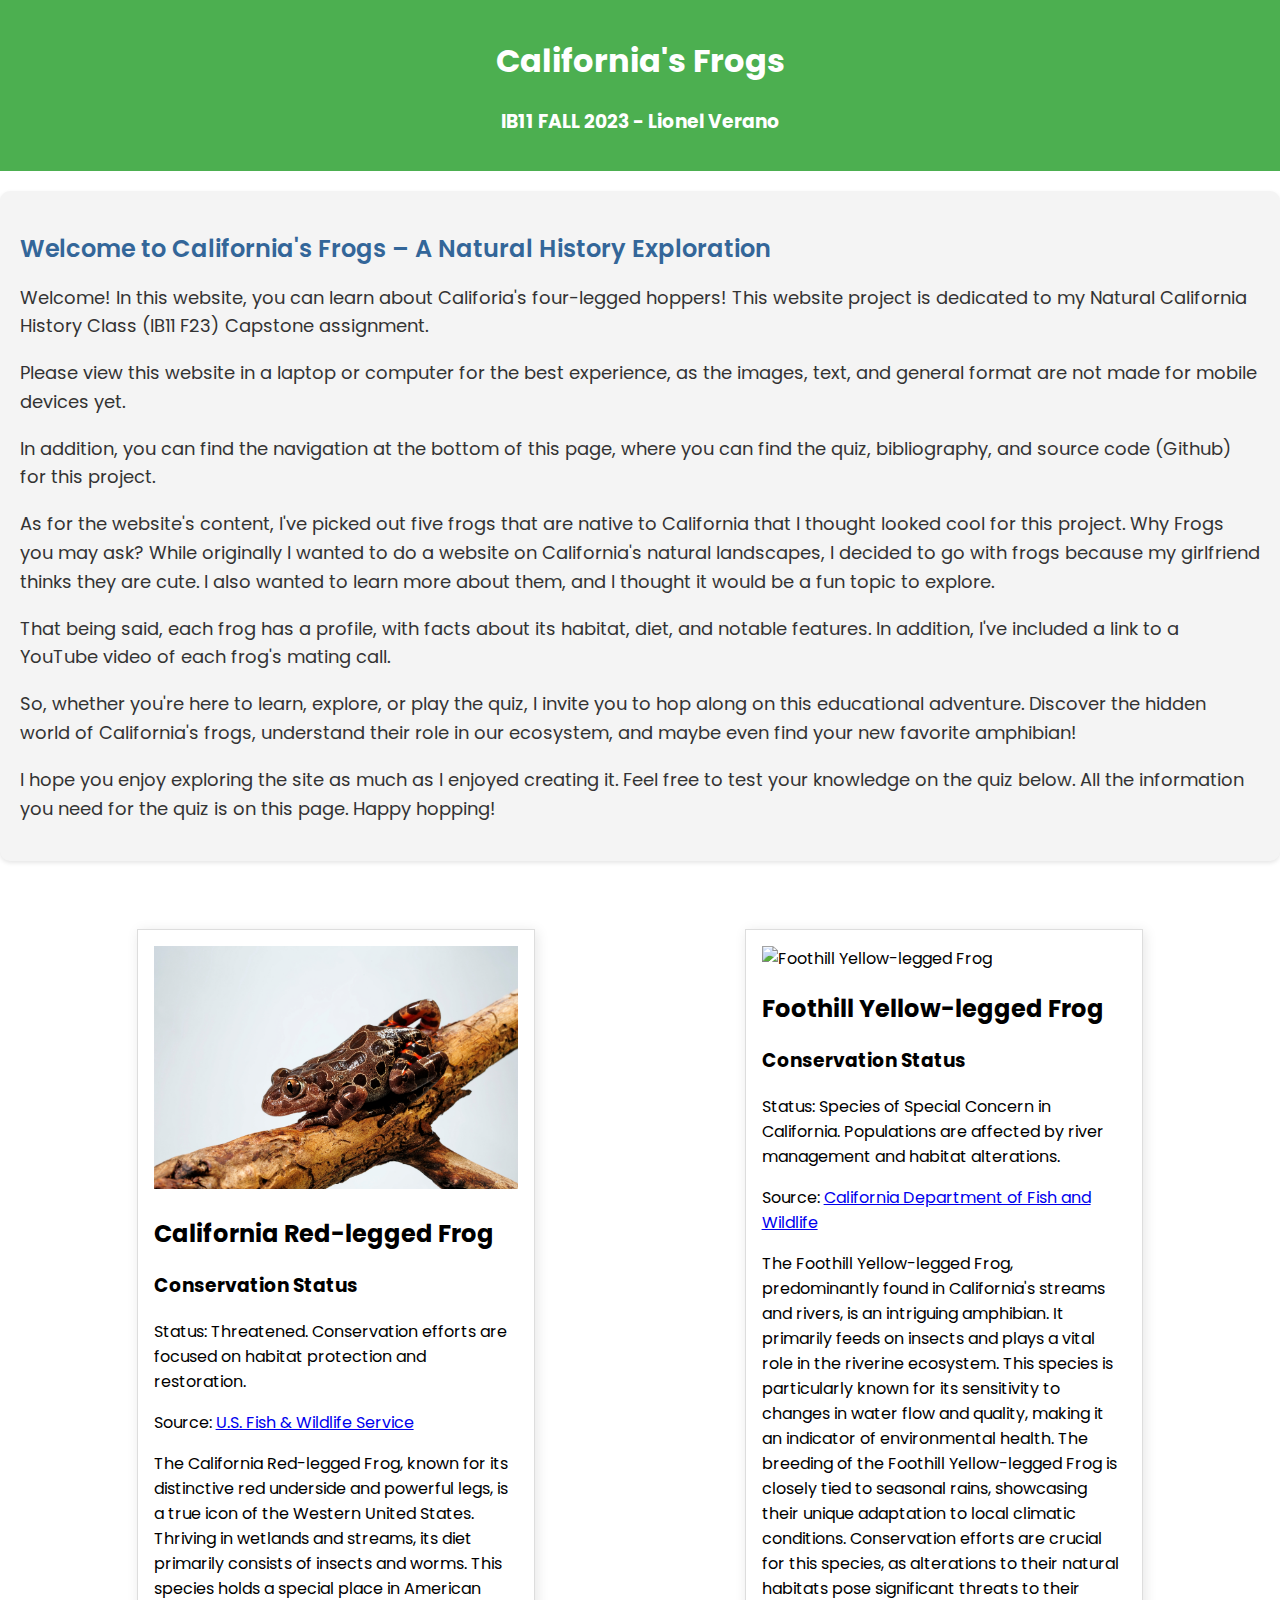
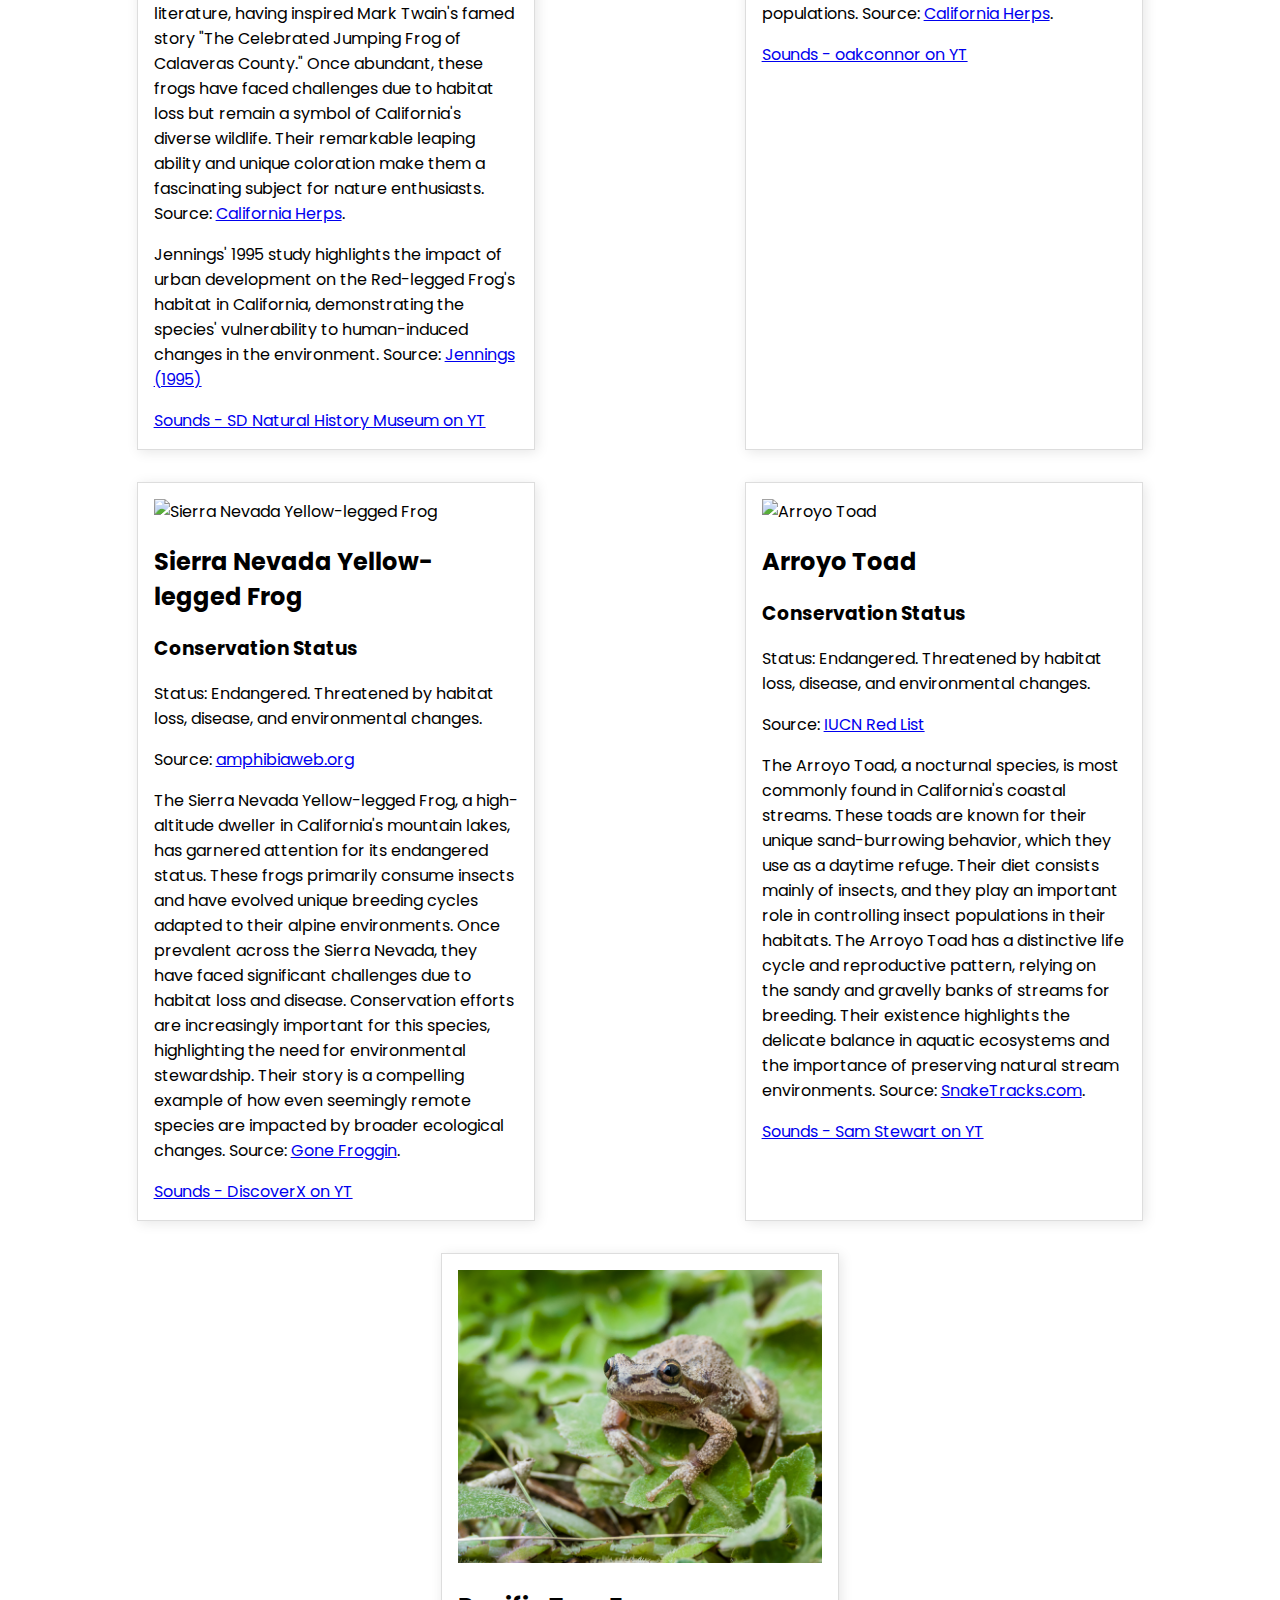
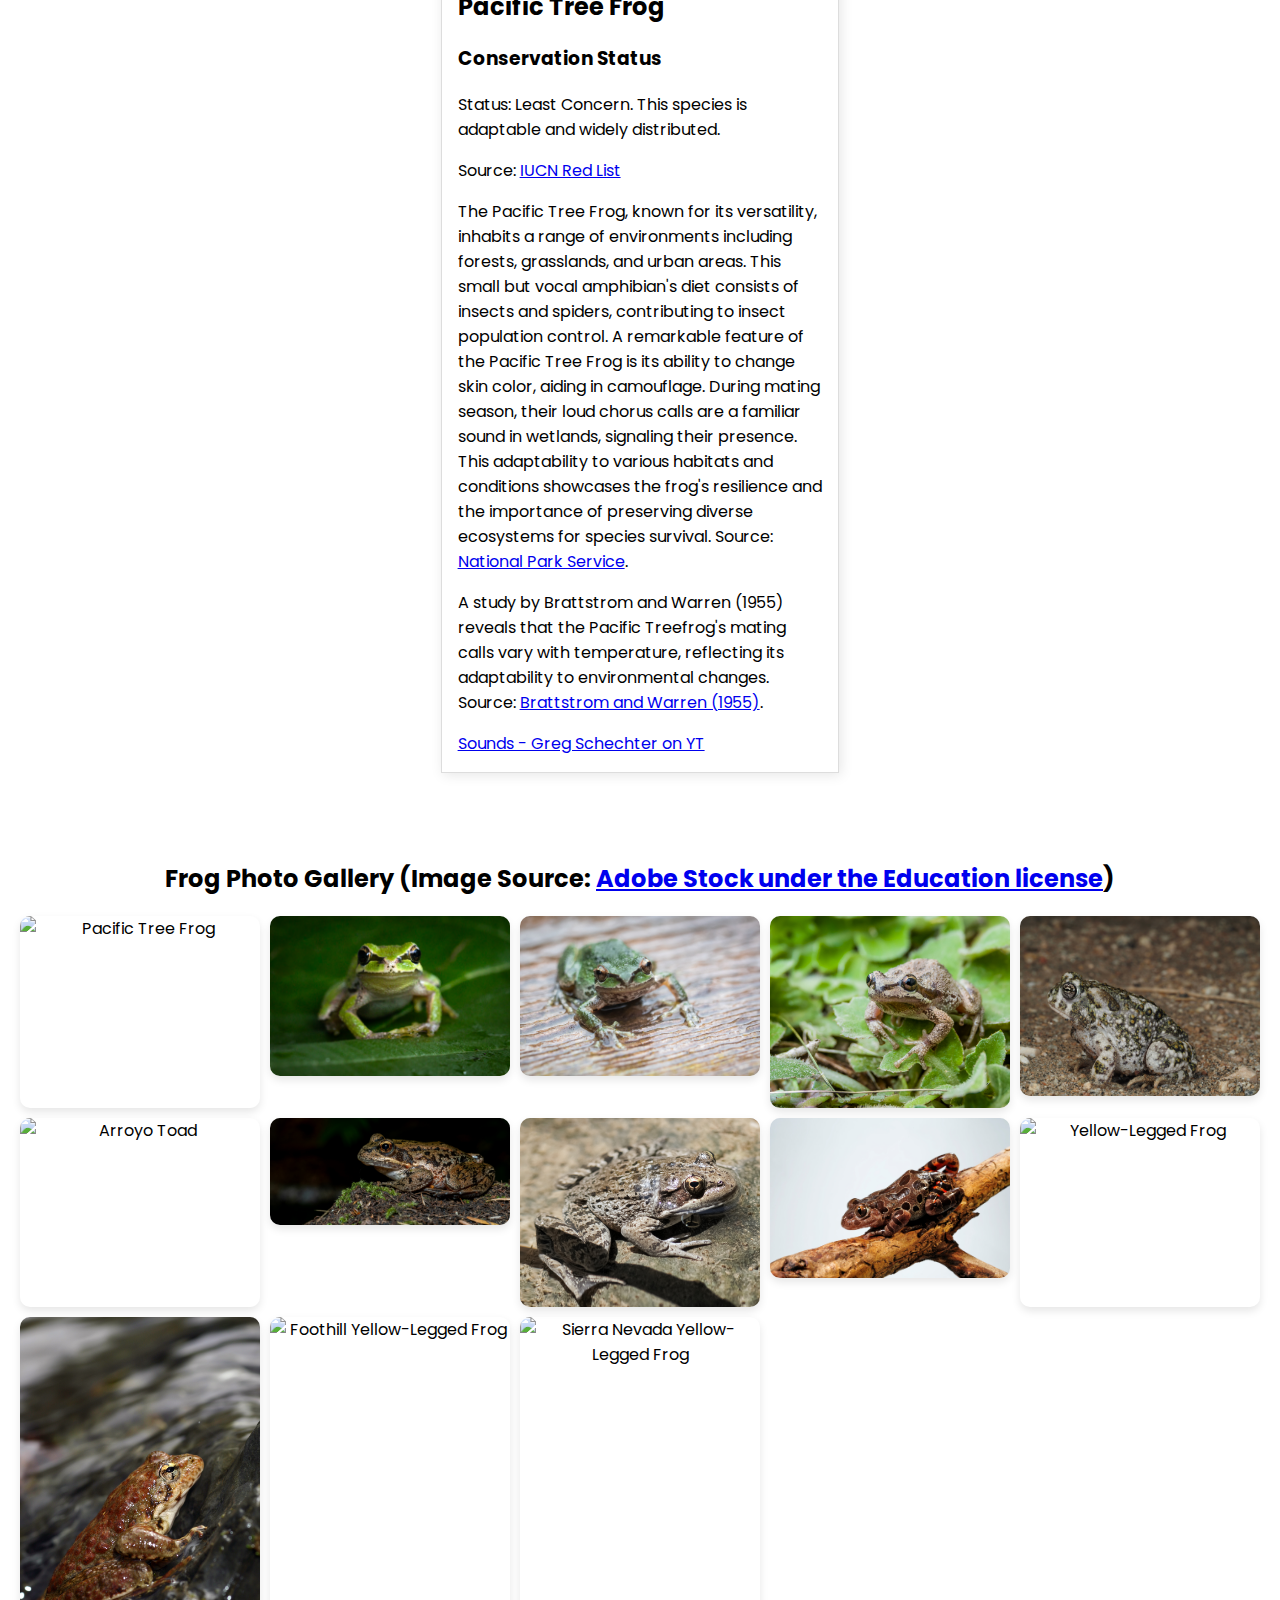
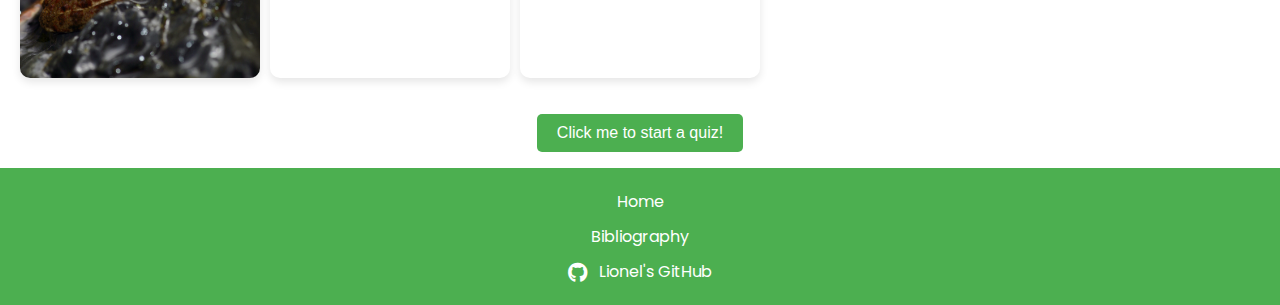
==== commit ef9cd06a: "edited introduction, added conservation status, and photo library" ====
--- a/index.html
+++ b/index.html
@@ -3,7 +3,7 @@
 <head>
     <meta charset="UTF-8">
     <meta name="viewport" content="width=device-width, initial-scale=1.0">
-    <title>California's State Symbols</title>
+    <title>Califoria's Frogs - Lionel V</title>
     <link rel="stylesheet" href="styles.css">
     <link href="https://fonts.googleapis.com/css2?family=Poppins:wght@300;400;500;600&display=swap" rel="stylesheet">
     <link rel="stylesheet" href="https://cdnjs.cloudflare.com/ajax/libs/font-awesome/6.0.0-beta3/css/all.min.css">
@@ -16,22 +16,29 @@
     <section id="introduction">
         <h2>Welcome to California's Frogs – A Natural History Exploration</h2>
         <p>
-            Embark on a journey through the diverse and fascinating world of California's amphibians! This website, a dedicated project for my Natural California History Class, offers a unique window into the lives of some of the most intriguing frog species found in the Golden State. From the coastal wetlands to the high mountains, California's frogs are as varied as the state's renowned landscapes.
+            Welcome! In this website, you can learn about Califoria's four-legged hoppers! This website project is dedicated to my Natural California History Class (IB11 F23) Capstone assignment. 
         </p>
         <p>
-            Here, you'll discover rich, detailed profiles of different frog species – each accompanied by vivid images and sounds. These profiles delve into the frogs' habitats, diets, and some remarkable facts that make each species special. Whether you're a student, a nature enthusiast, or simply curious, this site provides an educational and enjoyable experience for all.
+            Please view this website in a laptop or computer for the best experience, as the images, text, and general format are not made for mobile devices yet.
         </p>
         <p>
-            But why frogs, you might ask? Frogs are not only fascinating creatures but also crucial indicators of environmental health. Through studying them, we gain insights into the broader ecological dynamics of California. This website aims to bring that understanding to you in an engaging and interactive way. 
+            In addition, you can find the navigation at the bottom of this page, where you can find the quiz, bibliography, and source code (Github) for this project.
         </p>
+        <p> 
+            As for the website's content, I've picked out five frogs that are native to California that I thought looked cool for this project.
+            Why Frogs you may ask? While originally I wanted to do a website on California's natural landscapes, I decided to go with frogs because my girlfriend thinks they are cute. I also wanted to learn more about them, and I thought it would be a fun topic to explore.  
+        </p>
+
         <p>
-            As part of my coursework in the Natural California History Class, this project reflects my passion for wildlife and conservation. It's designed to educate and inspire, highlighting the importance of these often-overlooked amphibians. Each frog's story is a thread in the tapestry of California's natural history, a story of adaptation and survival.
+            That being said, each frog has a profile, with facts about its habitat, diet, and notable features. In addition, I've included a link to a YouTube video of each frog's mating call.
         </p>
+        
         <p>
             So, whether you're here to learn, explore, or play the quiz, I invite you to hop along on this educational adventure. Discover the hidden world of California's frogs, understand their role in our ecosystem, and maybe even find your new favorite amphibian!
         </p>
         <p>
-            Enjoy your exploration, and don't forget to test your newfound knowledge with our interactive quiz!
+            I hope you enjoy exploring the site as much as I enjoyed creating it. Feel free to test your knowledge on the quiz below. All the information you need for the quiz is on this page.
+            Happy hopping!
         </p>
     </section>
 
@@ -42,6 +49,9 @@
         <div class="symbol">
             <img src="redleggedfrog.jpeg" alt="California Red-legged Frog">
             <h2>California Red-legged Frog</h2>
+            <h3>Conservation Status</h3>
+            <p>Status: Threatened. Conservation efforts are focused on habitat protection and restoration.
+            <p>Source: <a href="https://ecos.fws.gov/ecp/species/2891" target="_blank">U.S. Fish & Wildlife Service</a></p>
             <p>The California Red-legged Frog, known for its distinctive red underside and powerful legs, is a true icon of the Western United States. Thriving in wetlands and streams, its diet primarily consists of insects and worms. This species holds a special place in American literature, having inspired Mark Twain's famed story "The Celebrated Jumping Frog of Calaveras County." Once abundant, these frogs have faced challenges due to habitat loss but remain a symbol of California's diverse wildlife. Their remarkable leaping ability and unique coloration make them a fascinating subject for nature enthusiasts. Source: <a href="https://californiaherps.com/frogs/pages/r.draytonii.html">California Herps</a>.</p>            
             <p> Jennings' 1995 study highlights the impact of urban development on the Red-legged Frog's habitat in California, demonstrating the species' vulnerability to human-induced changes in the environment. 
                 Source: <a href="your-jennings-article-link">Jennings (1995)</a> </p>
@@ -52,6 +62,11 @@
         <div class="symbol">
             <img src="foothillyellowleggedfrog.jpeg" alt="Foothill Yellow-legged Frog">
             <h2>Foothill Yellow-legged Frog</h2>
+            <div class="conservation-status">
+                <h3>Conservation Status</h3>
+                <p>Status: Species of Special Concern in California. Populations are affected by river management and habitat alterations.
+                <p>Source: <a href="https://nrm.dfg.ca.gov/FileHandler.ashx?DocumentID=109406&inline" target="_blank">California Department of Fish and Wildlife</a></p>
+            </div>            
             <p>The Foothill Yellow-legged Frog, predominantly found in California's streams and rivers, is an intriguing amphibian. It primarily feeds on insects and plays a vital role in the riverine ecosystem. This species is particularly known for its sensitivity to changes in water flow and quality, making it an indicator of environmental health. The breeding of the Foothill Yellow-legged Frog is closely tied to seasonal rains, showcasing their unique adaptation to local climatic conditions. Conservation efforts are crucial for this species, as alterations to their natural habitats pose significant threats to their populations. Source: <a href="https://californiaherps.com/frogs/pages/r.boylii.html">California Herps</a>.</p>
             <a href="https://www.youtube.com/results?search_query=Foothill+Yellow-legged+Frog+noises"> Sounds - 
                 oakconnor on YT</a>
@@ -60,6 +75,12 @@
         <div class="symbol">
             <img src="sierranevadayellowlegged.jpeg" alt="Sierra Nevada Yellow-legged Frog">
             <h2>Sierra Nevada Yellow-legged Frog</h2>
+            <div class="conservation-status">
+                <h3>Conservation Status</h3>
+                <p>Status: Endangered. Threatened by habitat loss, disease, and environmental changes.
+                <p>Source: <a href="https://amphibiaweb.org/cgi/amphib_query?where-genus=Rana&where-species=sierrae" target="_blank">amphibiaweb.org</a></p>
+            </div>
+            
             <p>The Sierra Nevada Yellow-legged Frog, a high-altitude dweller in California's mountain lakes, has garnered attention for its endangered status. These frogs primarily consume insects and have evolved unique breeding cycles adapted to their alpine environments. Once prevalent across the Sierra Nevada, they have faced significant challenges due to habitat loss and disease. Conservation efforts are increasingly important for this species, highlighting the need for environmental stewardship. Their story is a compelling example of how even seemingly remote species are impacted by broader ecological changes. Source: <a href="https://gonefroggin.com/2016/09/26/frogs-toads-california">Gone Froggin</a>.</p>            <a href="https://www.youtube.com/watch?v=Yuw7PHcpuzE"> Sounds - 
                 DiscoverX on YT</a>
         </div>
@@ -67,6 +88,12 @@
         <div class="symbol">
             <img src="arroyotoad.jpeg" alt="Arroyo Toad">
             <h2>Arroyo Toad</h2>
+            <div class="conservation-status">
+                <h3>Conservation Status</h3>
+                <p>Status: Endangered. Threatened by habitat loss, disease, and environmental changes.
+                <p>Source: <a href="https://www.iucnredlist.org/species/54599/11161610" target="_blank">IUCN Red List</a></p>
+            </div>
+            
             <p>The Arroyo Toad, a nocturnal species, is most commonly found in California's coastal streams. These toads are known for their unique sand-burrowing behavior, which they use as a daytime refuge. Their diet consists mainly of insects, and they play an important role in controlling insect populations in their habitats. The Arroyo Toad has a distinctive life cycle and reproductive pattern, relying on the sandy and gravelly banks of streams for breeding. Their existence highlights the delicate balance in aquatic ecosystems and the importance of preserving natural stream environments. Source: <a href="https://snaketracks.com/frogs-in-california">SnakeTracks.com</a>.</p>
             <a href="https://www.youtube.com/watch?v=tmtRDy2k0Mw"> Sounds - 
                 Sam Stewart on YT</a>
@@ -75,14 +102,41 @@
         <div class="symbol">
             <img src="pacifictreefrog.jpeg" alt="Pacific Tree Frog">
             <h2>Pacific Tree Frog</h2>
+            <div class="conservation-status">
+                <h3>Conservation Status</h3>
+                <p>Status: Least Concern. This species is adaptable and widely distributed.
+                <p>Source: <a href="https://www.iucnredlist.org/species/55897/11376273" target="_blank">IUCN Red List</a></p>
+            </div>
+            
             <p>The Pacific Tree Frog, known for its versatility, inhabits a range of environments including forests, grasslands, and urban areas. This small but vocal amphibian's diet consists of insects and spiders, contributing to insect population control. A remarkable feature of the Pacific Tree Frog is its ability to change skin color, aiding in camouflage. During mating season, their loud chorus calls are a familiar sound in wetlands, signaling their presence. This adaptability to various habitats and conditions showcases the frog's resilience and the importance of preserving diverse ecosystems for species survival. Source: <a href="https://www.nps.gov/samo/learn/nature/californiatreefrog.htm">National Park Service</a>.</p>
             <p> A study by Brattstrom and Warren (1955) reveals that the Pacific Treefrog's mating calls vary with temperature, reflecting its adaptability to environmental changes. 
                 Source: <a href="https://doi.org/10.2307/1440458">Brattstrom and Warren (1955)</a>.</p>
             <a href="https://www.youtube.com/watch?v=PKCyg5zE82A"> Sounds - 
                 Greg Schechter on YT</a>
         </div>
+    </section>
 
-    </section>
+    <section id="photo-gallery">
+        <h2>Frog Photo Gallery (Image Source: <a href = "https://stock.adobe.com/">Adobe Stock under the Education license</a>)</h2>
+        <div class="gallery">
+            <img src="pfrog1.jpeg" alt="Pacific Tree Frog">
+            <img src="pfrog2.jpeg" alt="Pacific Tree Frog">
+            <img src="pfrog3.jpeg" alt="Pacific Tree Frog">
+            <img src="pacifictreefrog.jpeg" alt="Pacific Tree Frog">
+            <img src="arroyo1.jpeg" alt="Arroyo Toad">
+            <img src="arroyotoad.jpeg" alt="Arroyo Toad">
+            
+            <img src="redleg1.jpeg" alt="Red-Legged Frog">
+            <img src="redleg2.jpeg" alt="Red-Legged Frog">
+            <img src="redleggedfrog.jpeg" alt="Red-Legged Frog">
+
+            <img src="yellowleg1.jpeg" alt="Yellow-Legged Frog">
+            <img src="yellowleg2.jpeg" alt="Yellow-Legged Frog">
+            <img src="foothillyellowleggedfrog.jpeg" alt="Foothill Yellow-Legged Frog">
+
+            <img src="sierranevadayellowlegged.jpeg" alt="Sierra Nevada Yellow-Legged Frog">
+        </div>
+    </section>    
 
     <section id="start-quiz">
         <p></p>
--- a/styles.css
+++ b/styles.css
@@ -11,13 +11,6 @@
     text-align: center;
     padding: 1em 0;
 }
-
-/* #welcome {
-    background-color: #0e3b10;
-    color: white;
-    text-align: center;
-    padding: 1em 0;
-} */
 
 #symbols {
     display: flex;
@@ -151,4 +144,37 @@
     color: #333333; /* Dark text for readability */
 }
 
+#photo-gallery {
+    text-align: center;
+    padding: 20px;
+}
 
+.gallery {
+    display: grid;
+    grid-template-columns: repeat(auto-fit, minmax(200px, 1fr));
+    gap: 10px;
+}
+
+.gallery img {
+    width: 100%;
+    height: auto;
+    border-radius: 10px;
+    box-shadow: 0 4px 8px rgba(0, 0, 0, 0.1);
+}
+
+.gallery img {
+    width: 100%;
+    height: auto;
+    border-radius: 10px;
+    box-shadow: 0 4px 8px rgba(0, 0, 0, 0.1);
+    transition: transform 0.3s ease-in-out; 
+    object-fit: cover; 
+}
+
+.gallery img:hover {
+    transform: scale(1.05); 
+    cursor: pointer; 
+}
+
+
+
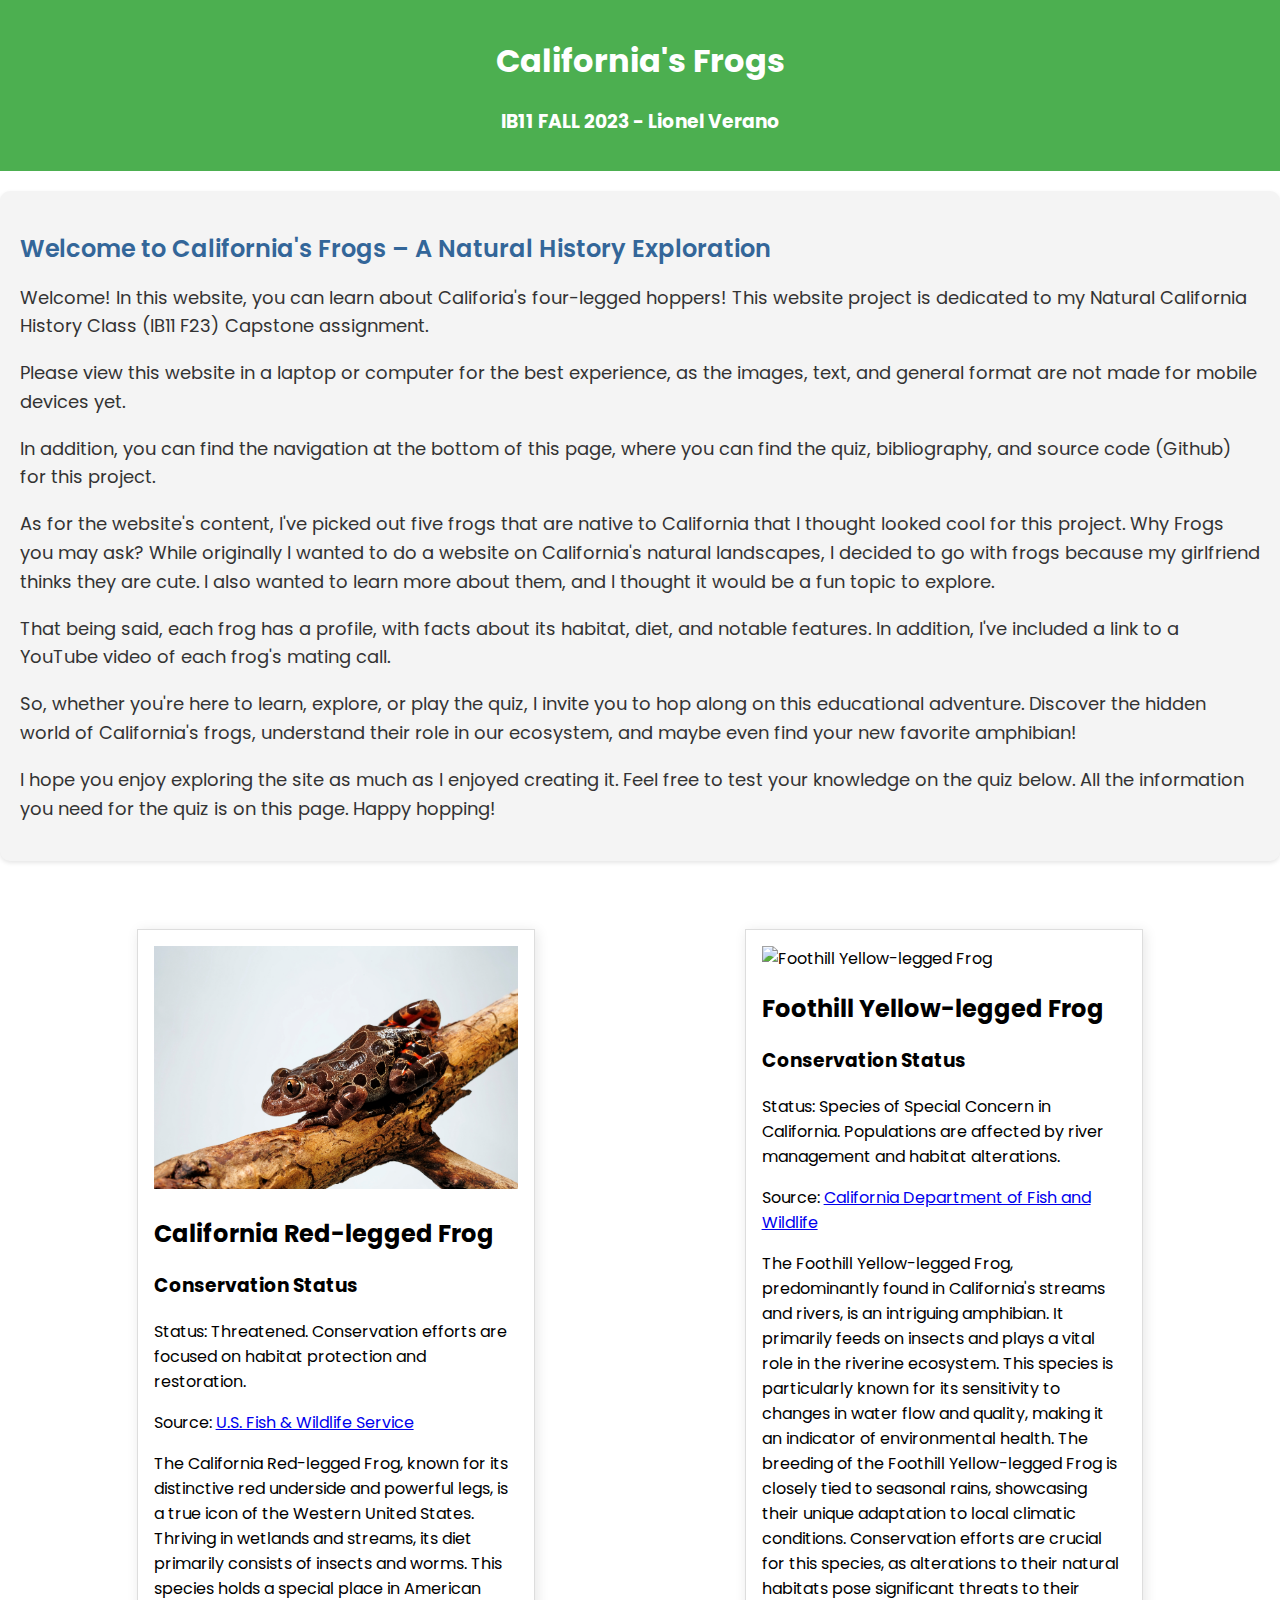
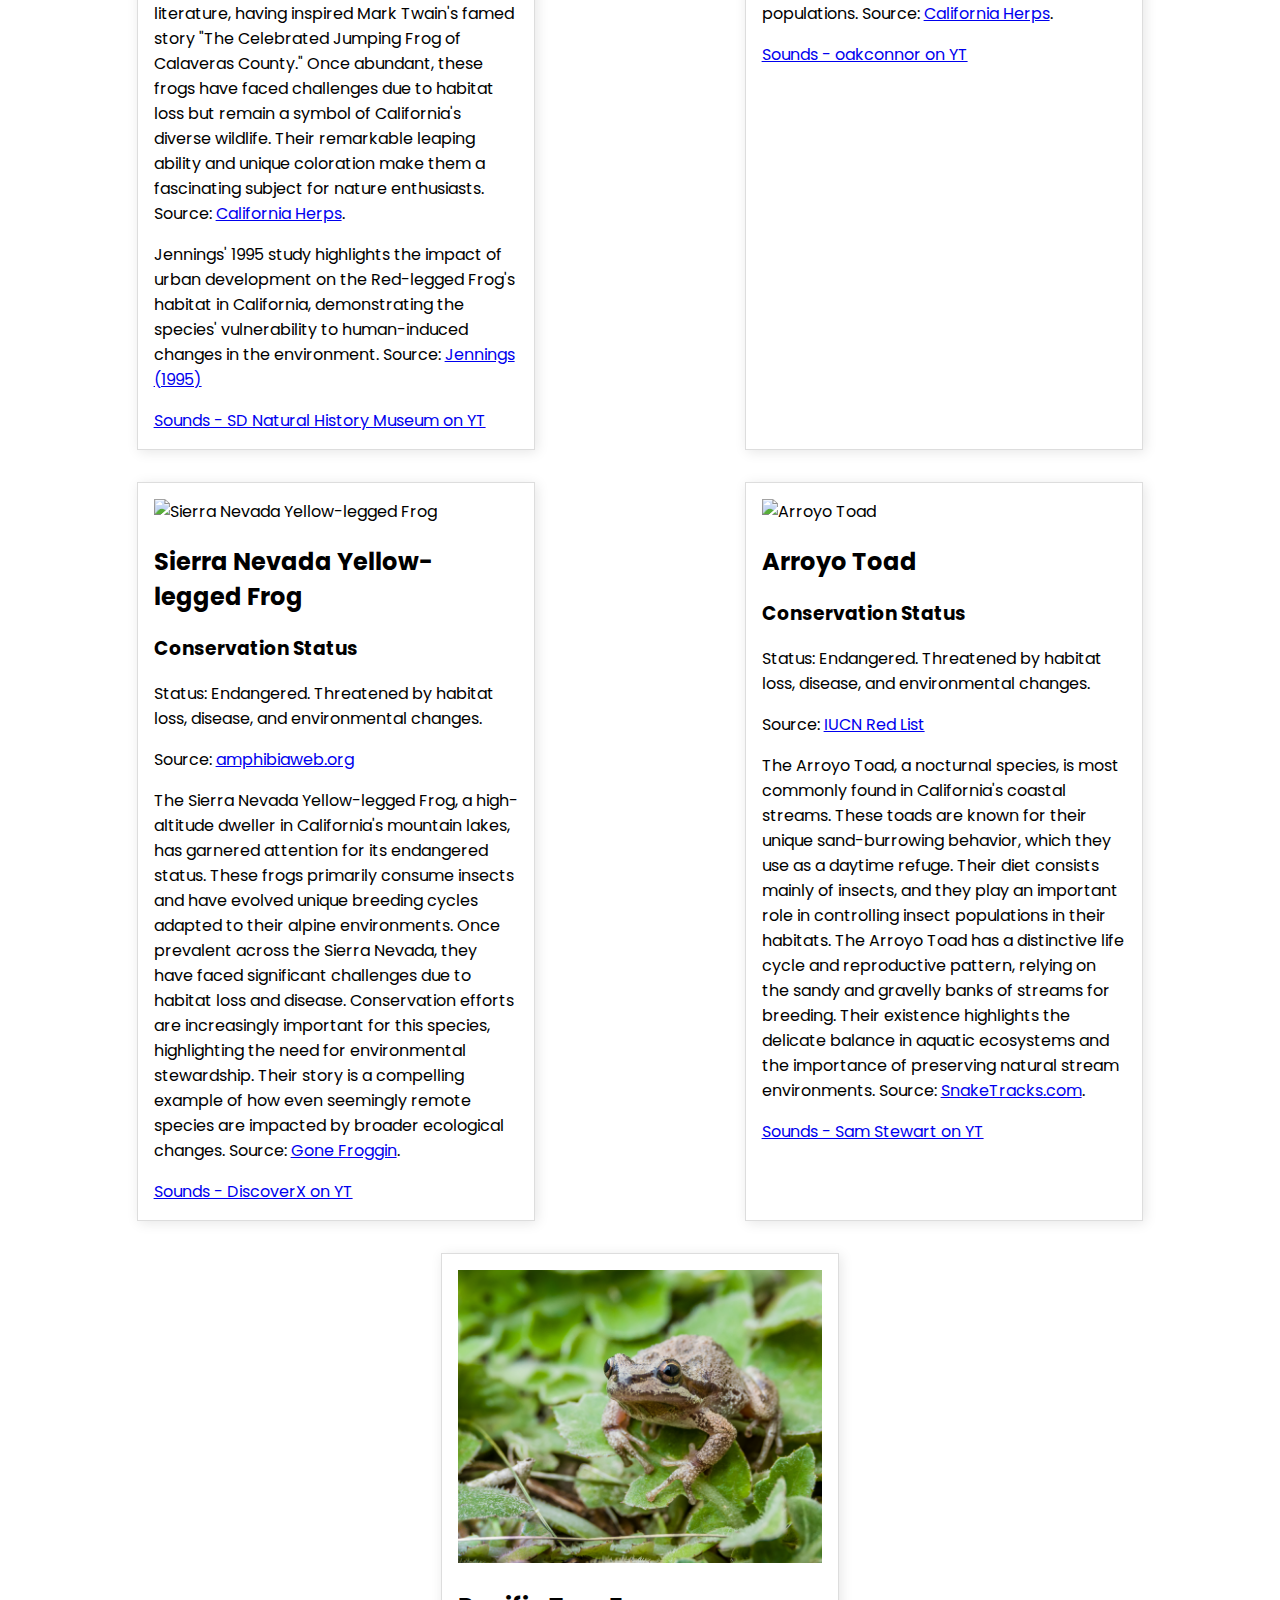
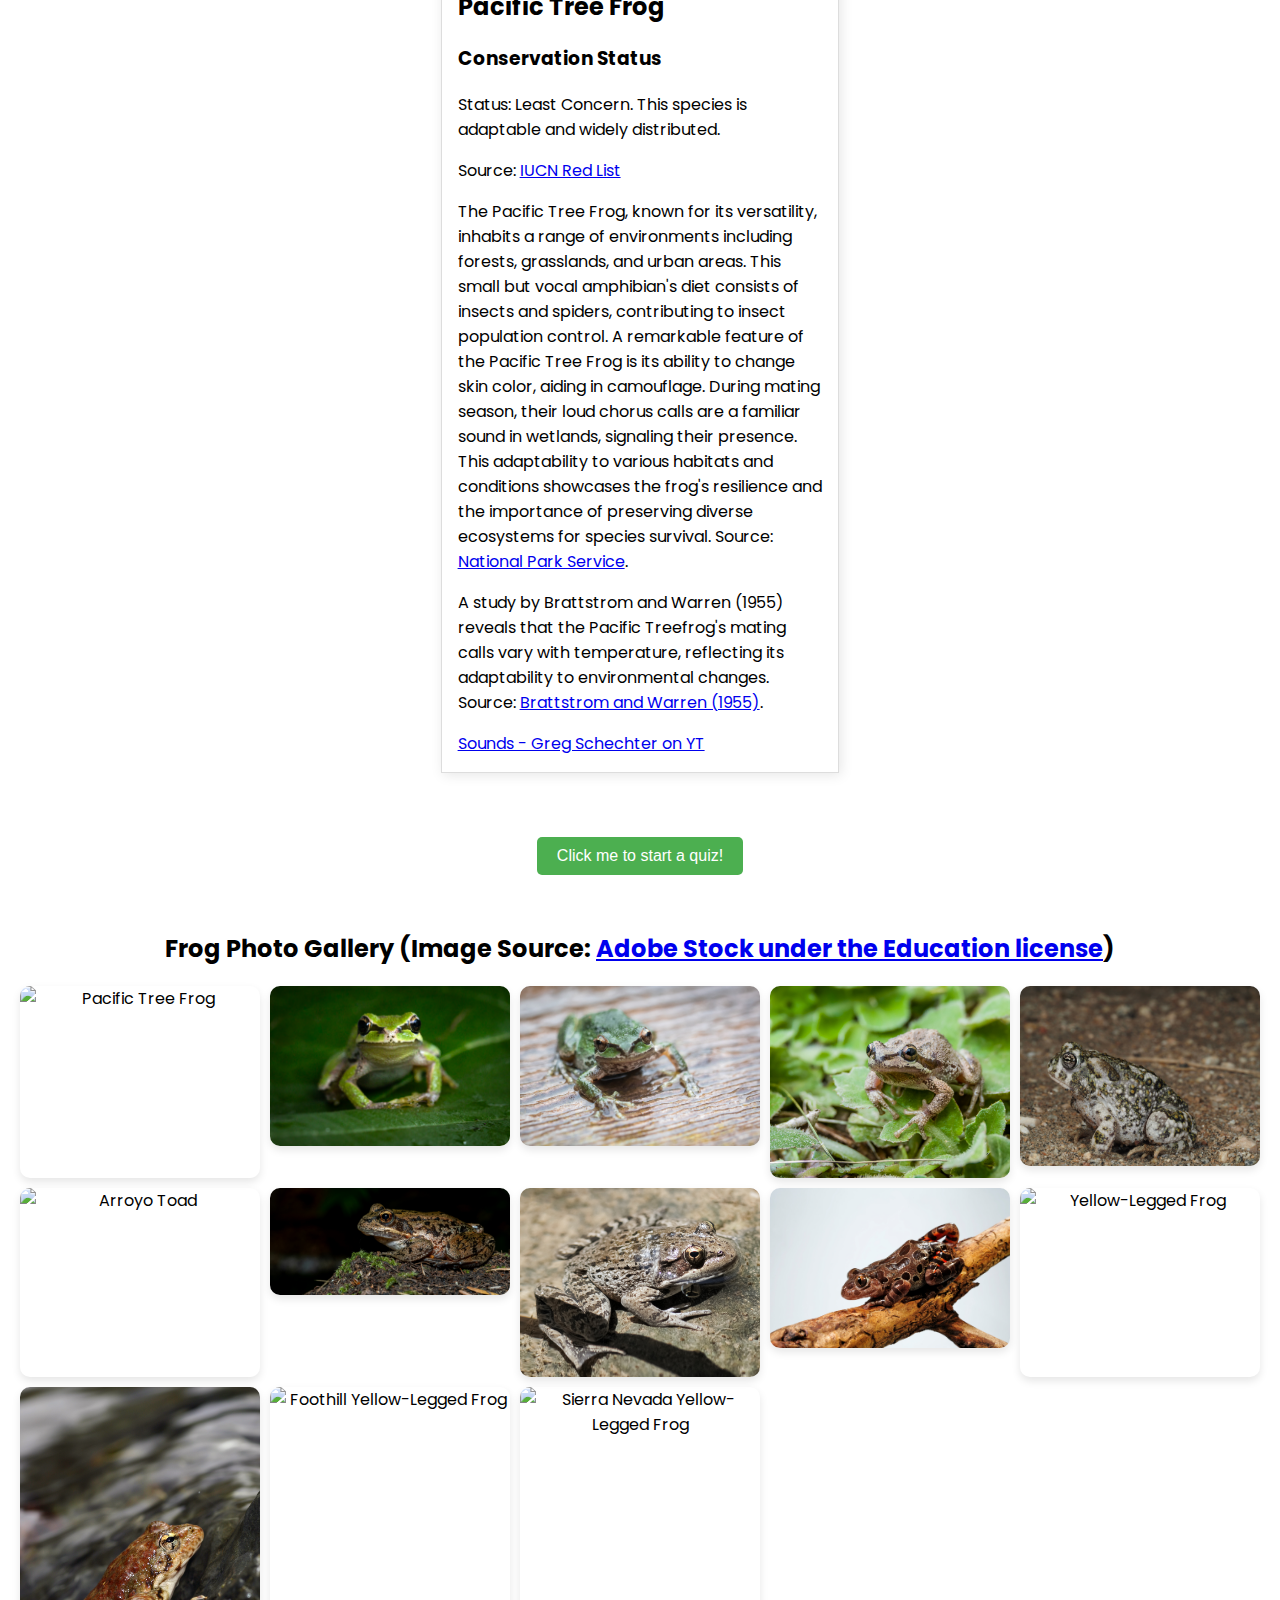
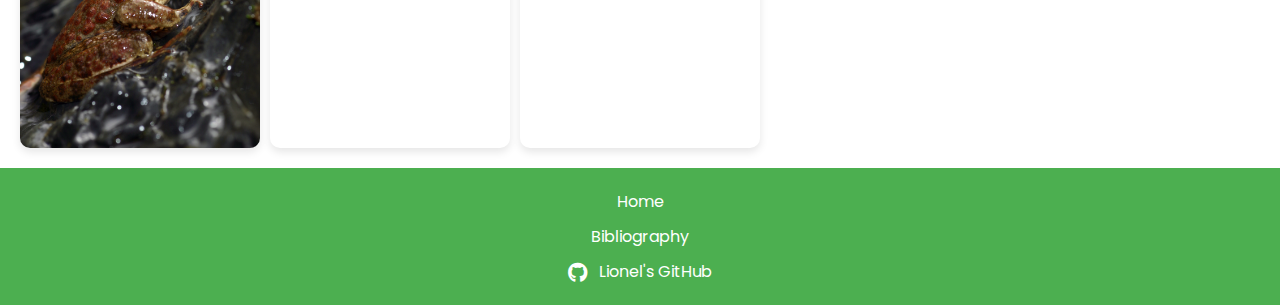
==== commit abbae7c4: "moved button" ====
--- a/index.html
+++ b/index.html
@@ -116,6 +116,12 @@
         </div>
     </section>
 
+    <section id="start-quiz">
+        <p></p>
+        <button onclick="window.location.href='quiz.html'">Click me to start a quiz!</button>
+        <p></p>
+    </section>
+
     <section id="photo-gallery">
         <h2>Frog Photo Gallery (Image Source: <a href = "https://stock.adobe.com/">Adobe Stock under the Education license</a>)</h2>
         <div class="gallery">
@@ -138,11 +144,7 @@
         </div>
     </section>    
 
-    <section id="start-quiz">
-        <p></p>
-        <button onclick="window.location.href='quiz.html'">Click me to start a quiz!</button>
-        <p></p>
-    </section>
+
     <footer>
         <a href="index.html">Home</a>
         <a href="bibliography.html">Bibliography</a>
